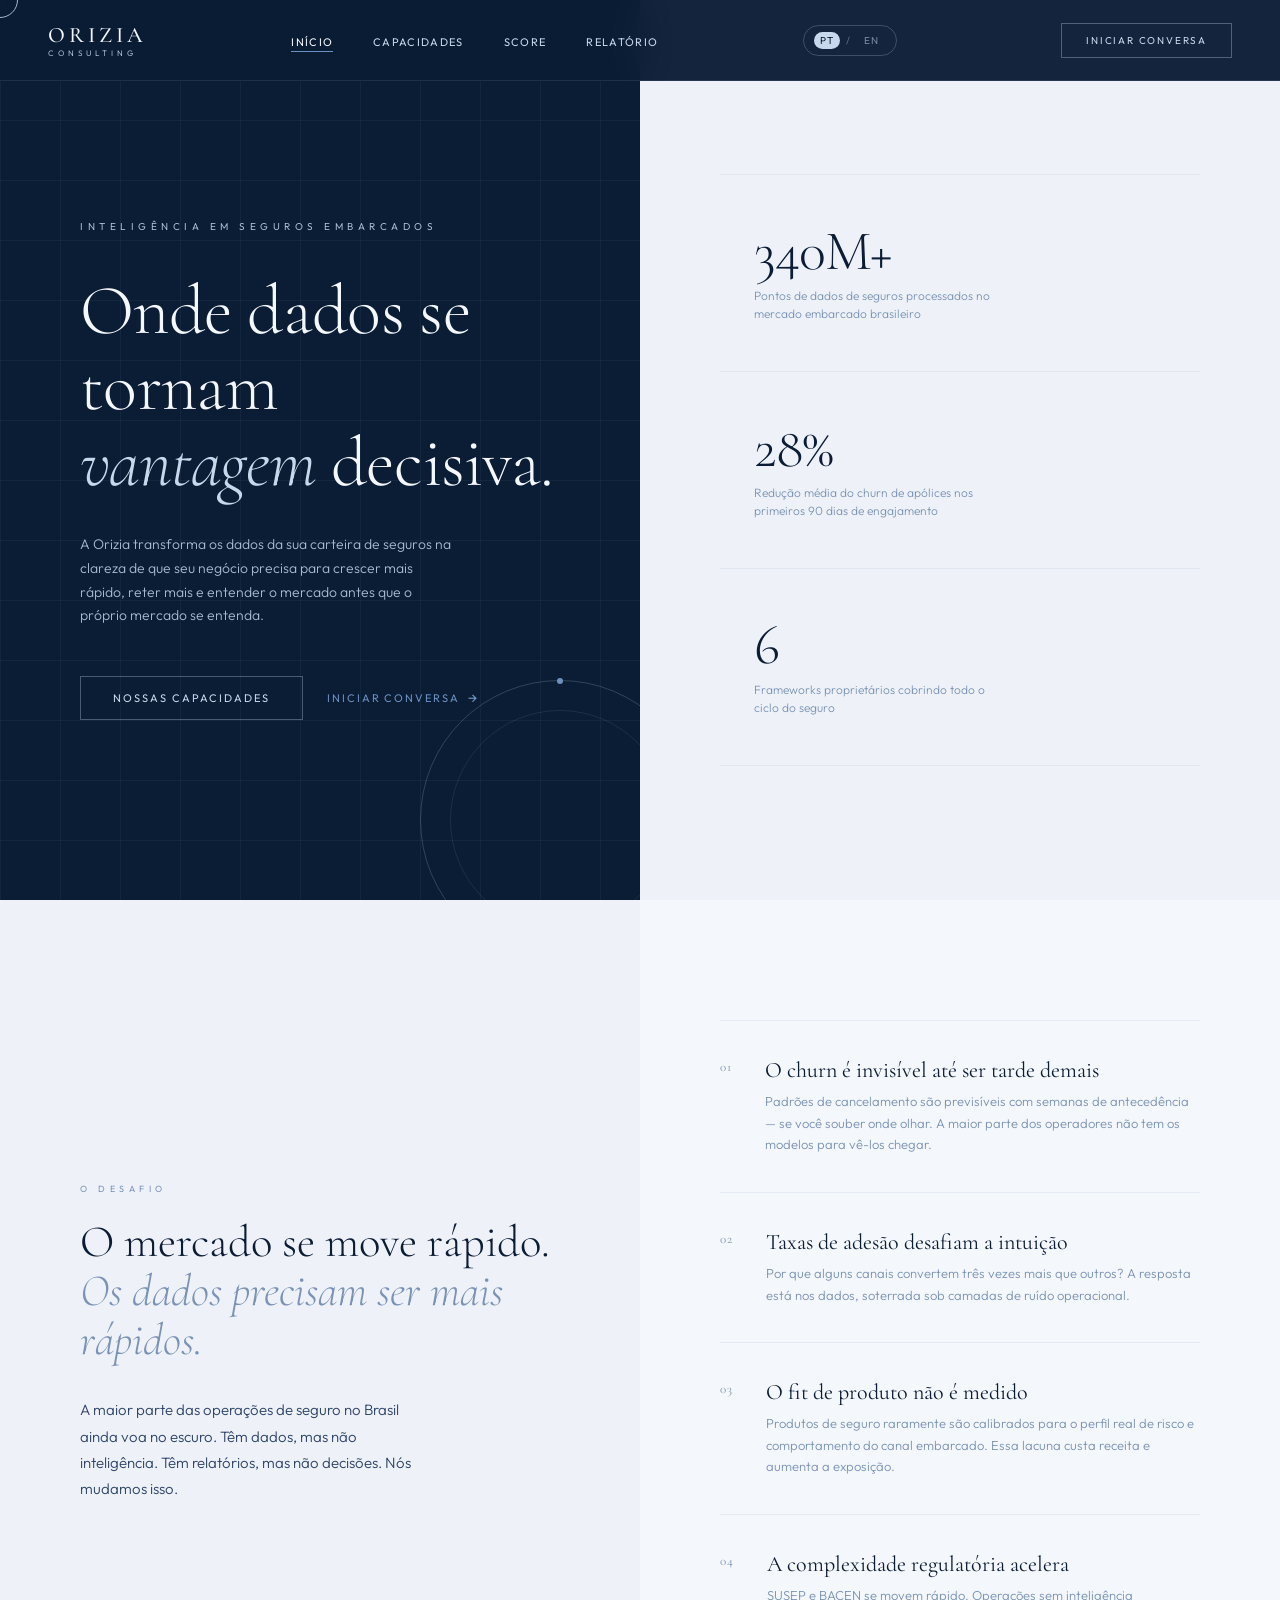
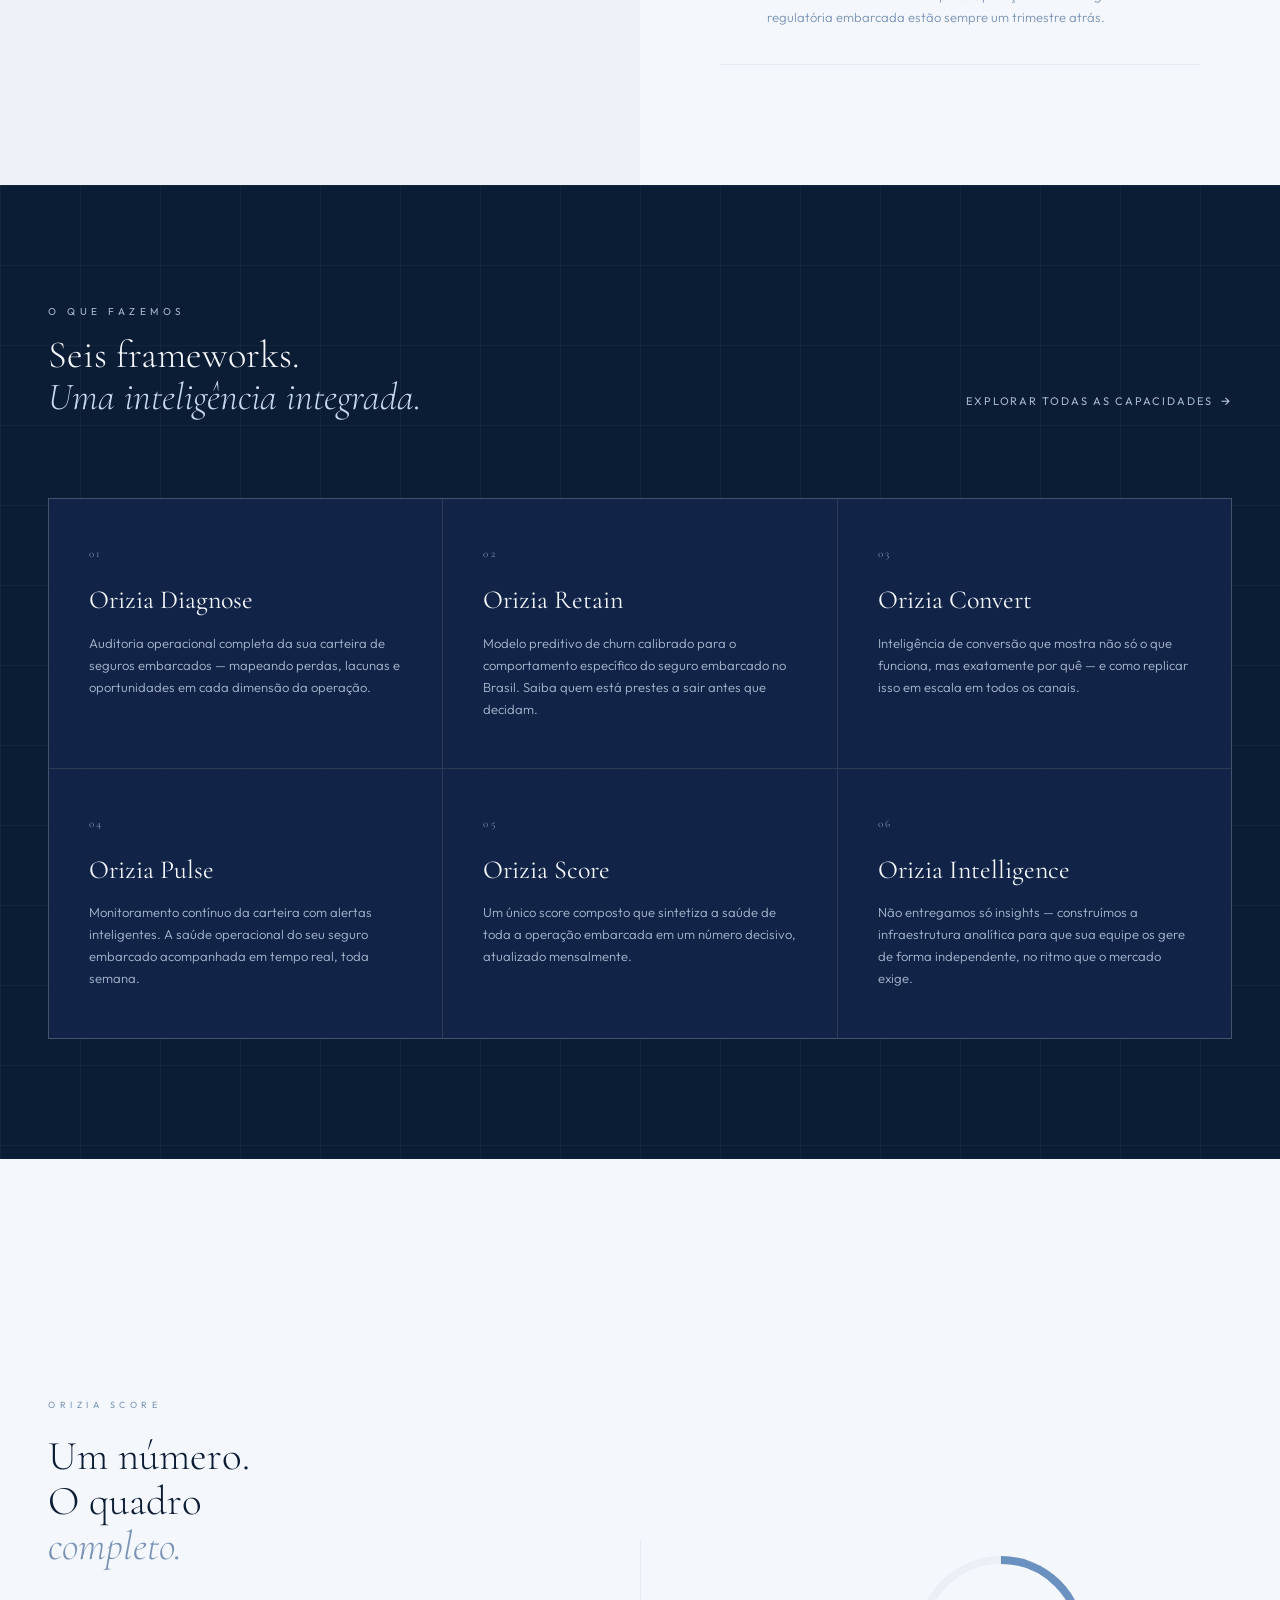
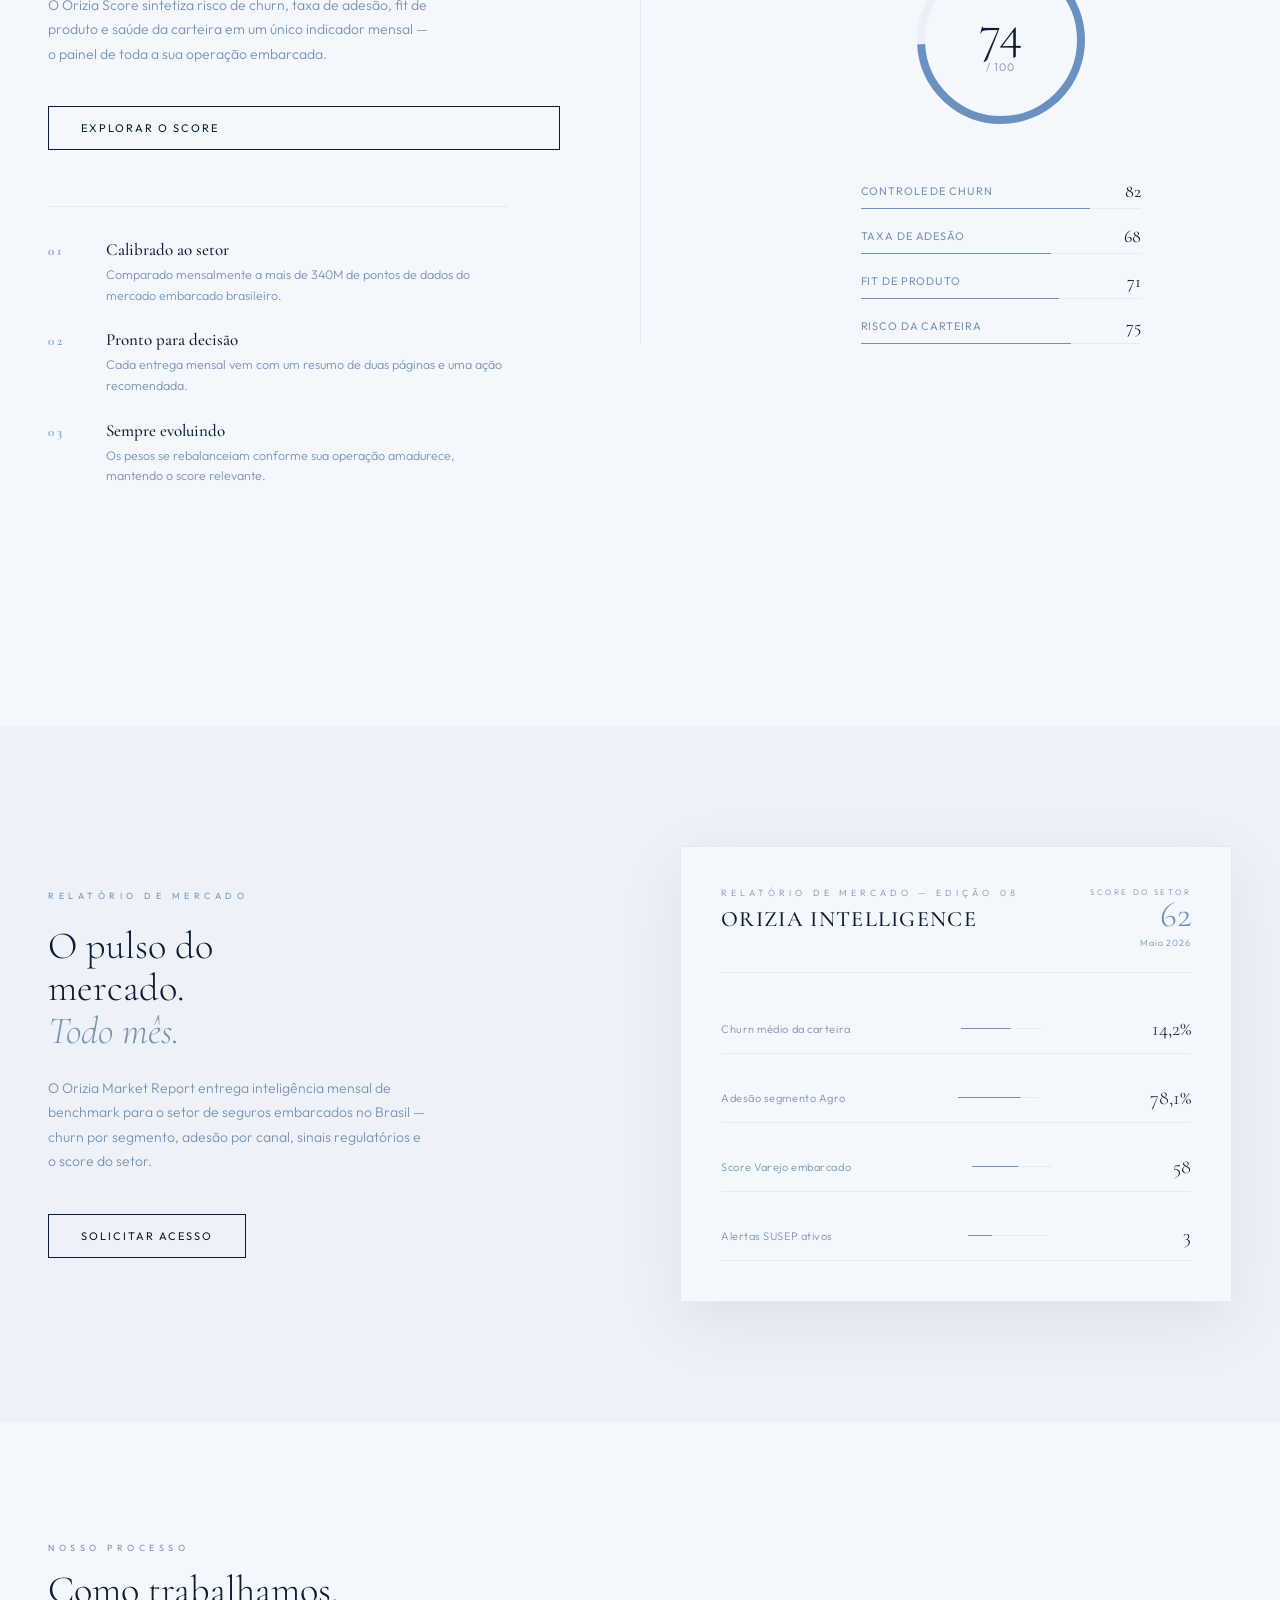
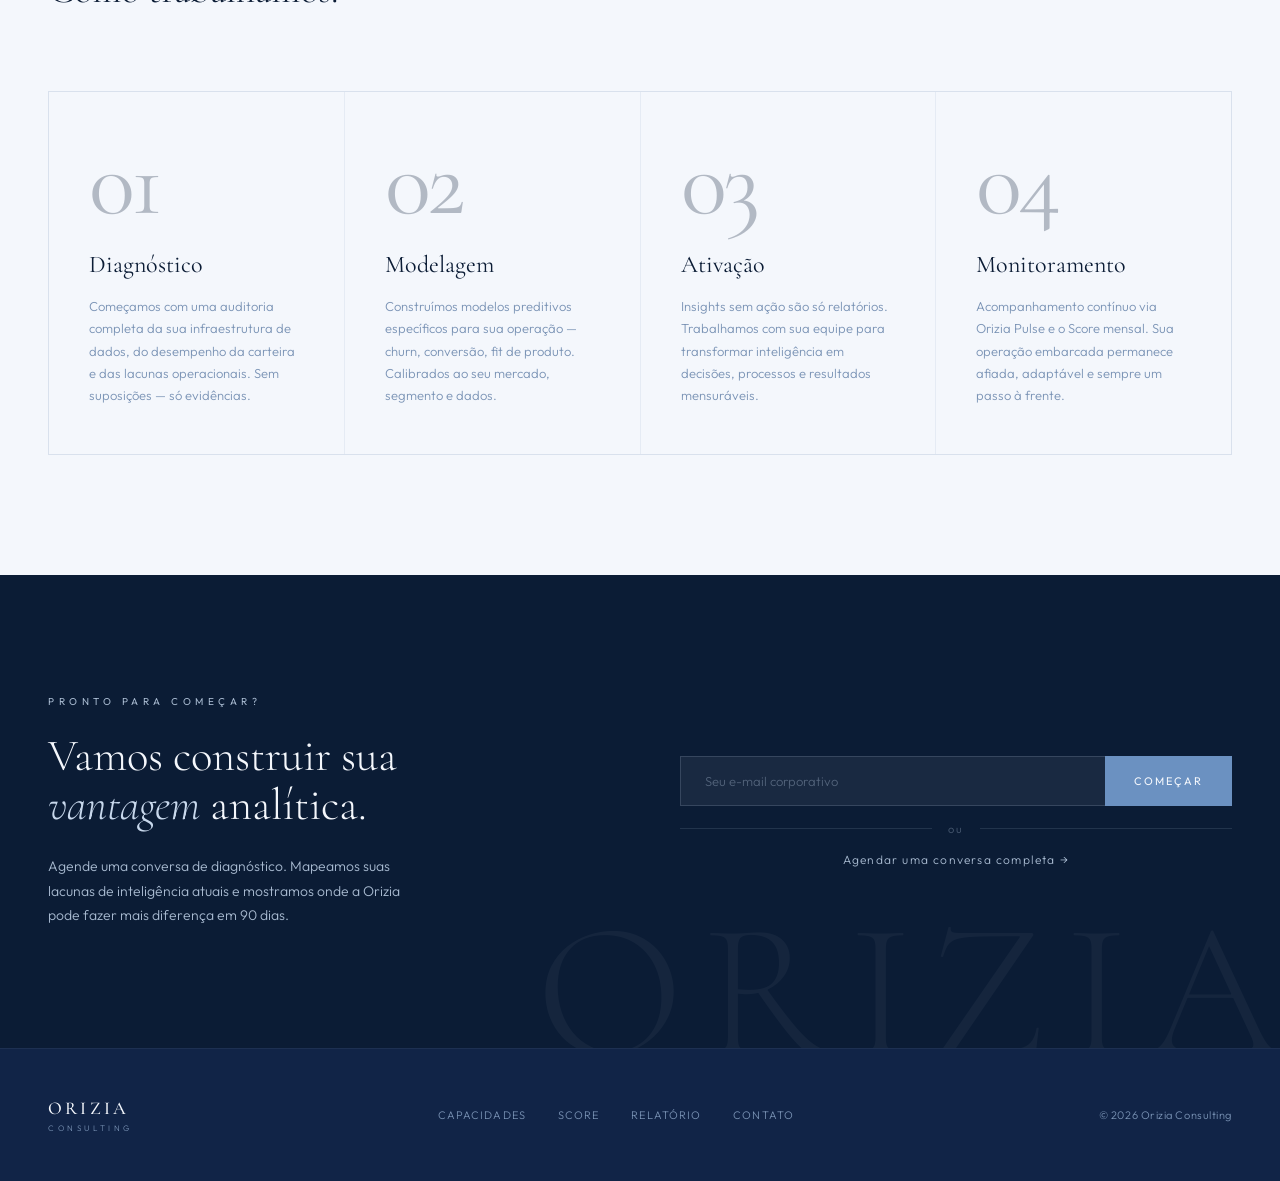
==== index.html @ e95c4259 "feat: initial release — Orizia Consulting website" ====
<!DOCTYPE html>
<html lang="pt-BR">
<head>
  <meta charset="UTF-8">
  <meta name="viewport" content="width=device-width, initial-scale=1.0">
  <title data-en="Orizia Consulting — Embedded Insurance Intelligence">Orizia Consulting — Inteligência em Seguros Embarcados</title>
  <meta name="description" content="Inteligência analítica estratégica para o mercado brasileiro de seguros embarcados.">
  <style>
    :root{--navy:#0B1C35;--cream:#EEF2F8;--white:#F4F7FC;--silver:#A8BAD0;--accent:#6B91C1;--text-dark:#0B1C35}
    *,*::before,*::after{box-sizing:border-box;margin:0;padding:0}
    html{cursor:none}
    body{font-family:'Outfit',sans-serif;background:var(--navy);overflow:hidden}
    body.loaded{background:var(--white);overflow:visible}
    .loader{position:fixed;inset:0;background:var(--navy);z-index:10000;display:flex;align-items:center;justify-content:center;transition:opacity 0.6s ease,visibility 0.6s ease}
    .loader.hidden{opacity:0;visibility:hidden;pointer-events:none}
    .loader__logo{font-family:'Cormorant Garamond',serif;font-size:36px;font-weight:300;letter-spacing:0.2em;color:var(--white);opacity:0;animation:loader-in 0.6s ease 0.3s forwards}
    @keyframes loader-in{to{opacity:1}}
    .hero__left{background:var(--navy);min-height:100vh;display:flex;align-items:center}
  </style>
  <link rel="preconnect" href="https://fonts.googleapis.com">
  <link rel="preconnect" href="https://fonts.gstatic.com" crossorigin>
  <link rel="stylesheet" href="https://fonts.googleapis.com/css2?family=Cormorant+Garamond:ital,wght@0,300;0,400;0,500;0,600;1,300;1,400;1,500;1,600&family=Outfit:wght@200;300;400;500&display=swap">
  <link rel="stylesheet" href="css/main.css">
  <link rel="stylesheet" href="css/nav.css">
  <link rel="stylesheet" href="css/animations.css">
  <link rel="stylesheet" href="css/pages/home.css">
</head>
<body>

  <div class="loader" id="loader">
    <span class="loader__logo">ORIZIA</span>
  </div>

  <div class="page-transition-overlay"></div>
  <div class="cursor-dot"></div>
  <div class="cursor-ring"></div>

  <!-- NAV -->
  <nav class="nav nav--dark" role="navigation" aria-label="Navegação principal">
    <div class="nav__inner">
      <a href="index.html" class="nav__logo" aria-label="Orizia — Início">
        <span class="nav__logo-name">ORIZIA</span>
        <span class="nav__logo-sub" data-en="Consulting">Consulting</span>
      </a>
      <ul class="nav__links">
        <li><a href="index.html" class="nav__link active" data-en="Home">Início</a></li>
        <li><a href="pages/capabilities.html" class="nav__link" data-en="Capabilities">Capacidades</a></li>
        <li><a href="pages/score.html" class="nav__link" data-en="Score">Score</a></li>
        <li><a href="pages/report.html" class="nav__link" data-en="Report">Relatório</a></li>
      </ul>
      <button class="nav__lang" data-lang-toggle type="button" aria-label="Trocar idioma">
        <span class="nav__lang-opt active" data-lang-pt>PT</span>
        <span class="nav__lang-sep">/</span>
        <span class="nav__lang-opt" data-lang-en>EN</span>
      </button>
      <a href="pages/contact.html" class="nav__cta" data-en="Start a conversation">Iniciar conversa</a>
      <button class="nav__hamburger" aria-label="Abrir menu">
        <span class="nav__hamburger-line"></span>
        <span class="nav__hamburger-line"></span>
        <span class="nav__hamburger-line"></span>
      </button>
    </div>
  </nav>

  <div class="nav__mobile-overlay" role="dialog" aria-modal="true" aria-label="Navegação mobile">
    <ul class="nav__mobile-links">
      <li><a href="index.html" class="nav__mobile-link" data-en="Home">Início</a></li>
      <li><a href="pages/capabilities.html" class="nav__mobile-link" data-en="Capabilities">Capacidades</a></li>
      <li><a href="pages/score.html" class="nav__mobile-link" data-en="Score">Score</a></li>
      <li><a href="pages/report.html" class="nav__mobile-link" data-en="Report">Relatório</a></li>
    </ul>
    <a href="pages/contact.html" class="nav__mobile-cta" data-en="Start a conversation">Iniciar conversa</a>
    <div class="nav__mobile-bottom">
      <span class="nav__mobile-bottom-label" data-en="Contact">Contato</span>
      <a href="mailto:contato@orizia.com.br" class="nav__mobile-bottom-email">contato@orizia.com.br</a>
    </div>
  </div>

  <!-- HERO -->
  <section class="hero" aria-labelledby="hero-title">
    <div class="hero__left">
      <div class="hero__left-bg" aria-hidden="true"></div>
      <div class="hero__left-content" style="position:relative;z-index:1;max-width:560px;">
        <p class="eyebrow hero__eyebrow" data-en="Embedded Insurance Intelligence">Inteligência em Seguros Embarcados</p>
        <h1 class="hero__title" id="hero-title" data-en-html="Where data becomes<br><em>decisive</em> advantage.">
          Onde dados se tornam<br>
          <em>vantagem</em> decisiva.
        </h1>
        <p class="hero__subtitle" data-en="Orizia turns your insurance portfolio data into the clarity your business needs to grow faster, retain more, and understand your market before the market understands itself.">
          A Orizia transforma os dados da sua carteira de seguros na clareza de que seu negócio precisa para crescer mais rápido, reter mais e entender o mercado antes que o próprio mercado se entenda.
        </p>
        <div class="hero__actions">
          <a href="pages/capabilities.html" class="btn btn--silver" data-en="Our capabilities">Nossas capacidades</a>
          <a href="pages/contact.html" class="btn-arrow" data-en="Start a conversation">Iniciar conversa</a>
        </div>
      </div>
      <div class="hero__decoration" aria-hidden="true">
        <div class="hero__decoration-ring"></div>
        <div class="hero__decoration-ring-2"></div>
      </div>
    </div>

    <div class="hero__right">
      <div class="hero__stats">
        <div class="hero__stat reveal reveal-delay-1">
          <div class="hero__stat-bar" aria-hidden="true"></div>
          <div class="hero__stat-content">
            <span class="hero__stat-number">
              <span data-count="340" data-suffix="M+">340M+</span>
            </span>
            <p class="hero__stat-label" data-en="Insurance data points processed across the Brazilian embedded market">Pontos de dados de seguros processados no mercado embarcado brasileiro</p>
          </div>
        </div>
        <div class="hero__stat reveal reveal-delay-2">
          <div class="hero__stat-bar" aria-hidden="true"></div>
          <div class="hero__stat-content">
            <span class="hero__stat-number">28%</span>
            <p class="hero__stat-label" data-en="Average reduction in policy churn within the first 90 days of engagement">Redução média do churn de apólices nos primeiros 90 dias de engajamento</p>
          </div>
        </div>
        <div class="hero__stat reveal reveal-delay-3">
          <div class="hero__stat-bar" aria-hidden="true"></div>
          <div class="hero__stat-content">
            <span class="hero__stat-number">6</span>
            <p class="hero__stat-label" data-en="Proprietary intelligence frameworks covering the full insurance lifecycle">Frameworks proprietários cobrindo todo o ciclo do seguro</p>
          </div>
        </div>
      </div>
    </div>
  </section>

  <!-- THE PROBLEM -->
  <section class="problem" aria-labelledby="problem-title">
    <div class="problem__left">
      <p class="section-label problem__label reveal-left" data-en="The challenge">O desafio</p>
      <h2 class="problem__title reveal-left reveal-delay-1" id="problem-title" data-en-html="The market moves fast.<br><em>Data should move faster.</em>">
        O mercado se move rápido.<br>
        <em>Os dados precisam ser mais rápidos.</em>
      </h2>
      <p class="problem__intro reveal-left reveal-delay-2" data-en="Most insurance operations in Brazil are still flying blind. They have data, but not intelligence. They have reports, but not decisions. We change that.">
        A maior parte das operações de seguro no Brasil ainda voa no escuro. Têm dados, mas não inteligência. Têm relatórios, mas não decisões. Nós mudamos isso.
      </p>
    </div>
    <div class="problem__right">
      <div class="problem__item reveal-right reveal-delay-1">
        <span class="problem__item-number">01</span>
        <div class="problem__item-content">
          <h3 class="problem__item-title" data-en="Churn is invisible until it's too late">O churn é invisível até ser tarde demais</h3>
          <p class="problem__item-desc" data-en="Cancellation patterns are predictable weeks in advance — if you know where to look. Most operators don't have the models to see them coming.">Padrões de cancelamento são previsíveis com semanas de antecedência — se você souber onde olhar. A maior parte dos operadores não tem os modelos para vê-los chegar.</p>
        </div>
      </div>
      <div class="problem__item reveal-right reveal-delay-2">
        <span class="problem__item-number">02</span>
        <div class="problem__item-content">
          <h3 class="problem__item-title" data-en="Adhesion rates defy intuition">Taxas de adesão desafiam a intuição</h3>
          <p class="problem__item-desc" data-en="Why do some channels convert at three times the rate of others? The answer is in the data, buried under layers of operational noise.">Por que alguns canais convertem três vezes mais que outros? A resposta está nos dados, soterrada sob camadas de ruído operacional.</p>
        </div>
      </div>
      <div class="problem__item reveal-right reveal-delay-3">
        <span class="problem__item-number">03</span>
        <div class="problem__item-content">
          <h3 class="problem__item-title" data-en="Product-market fit remains unmeasured">O fit de produto não é medido</h3>
          <p class="problem__item-desc" data-en="Insurance products are rarely calibrated to the real risk and behavior profile of the embedded channel. The gap costs revenue and increases exposure.">Produtos de seguro raramente são calibrados para o perfil real de risco e comportamento do canal embarcado. Essa lacuna custa receita e aumenta a exposição.</p>
        </div>
      </div>
      <div class="problem__item reveal-right reveal-delay-4">
        <span class="problem__item-number">04</span>
        <div class="problem__item-content">
          <h3 class="problem__item-title" data-en="Regulatory complexity accelerates">A complexidade regulatória acelera</h3>
          <p class="problem__item-desc" data-en="SUSEP and BACEN are moving quickly. Operations without embedded compliance intelligence are always one quarter behind.">SUSEP e BACEN se movem rápido. Operações sem inteligência regulatória embarcada estão sempre um trimestre atrás.</p>
        </div>
      </div>
    </div>
  </section>

  <!-- CAPABILITIES PREVIEW -->
  <section class="capabilities-preview" aria-labelledby="cap-title">
    <div class="capabilities-preview__bg" aria-hidden="true"></div>
    <div class="container">
      <div class="capabilities-preview__header">
        <div>
          <p class="eyebrow reveal" style="margin-bottom:16px;" data-en="What we do">O que fazemos</p>
          <h2 class="capabilities-preview__title reveal reveal-delay-1" id="cap-title" data-en-html="Six frameworks.<br><em>One integrated intelligence.</em>">
            Seis frameworks.<br><em>Uma inteligência integrada.</em>
          </h2>
        </div>
        <a href="pages/capabilities.html" class="btn-arrow reveal reveal-delay-2" style="color:var(--silver);margin-bottom:8px;" data-en="Explore all capabilities">
          Explorar todas as capacidades
        </a>
      </div>
      <div class="capabilities-grid">
        <div class="capability-card">
          <p class="capability-card__number">01</p>
          <h3 class="capability-card__title">Orizia Diagnose</h3>
          <p class="capability-card__desc" data-en="A complete operational audit of your embedded insurance portfolio — mapping losses, gaps, and opportunities across every dimension of your operation.">Auditoria operacional completa da sua carteira de seguros embarcados — mapeando perdas, lacunas e oportunidades em cada dimensão da operação.</p>
        </div>
        <div class="capability-card">
          <p class="capability-card__number">02</p>
          <h3 class="capability-card__title">Orizia Retain</h3>
          <p class="capability-card__desc" data-en="A predictive churn model calibrated to the specific rhythms of embedded insurance behavior in Brazil. Know who is about to leave before they decide to.">Modelo preditivo de churn calibrado para o comportamento específico do seguro embarcado no Brasil. Saiba quem está prestes a sair antes que decidam.</p>
        </div>
        <div class="capability-card">
          <p class="capability-card__number">03</p>
          <h3 class="capability-card__title">Orizia Convert</h3>
          <p class="capability-card__desc" data-en="Conversion intelligence that tells you not just what's working, but exactly why — and how to systematically replicate it at scale across every channel.">Inteligência de conversão que mostra não só o que funciona, mas exatamente por quê — e como replicar isso em escala em todos os canais.</p>
        </div>
        <div class="capability-card">
          <p class="capability-card__number">04</p>
          <h3 class="capability-card__title">Orizia Pulse</h3>
          <p class="capability-card__desc" data-en="Continuous portfolio monitoring with intelligent alerts. The operational health of your insurance embedded operation tracked in real time, every week.">Monitoramento contínuo da carteira com alertas inteligentes. A saúde operacional do seu seguro embarcado acompanhada em tempo real, toda semana.</p>
        </div>
        <div class="capability-card">
          <p class="capability-card__number">05</p>
          <h3 class="capability-card__title">Orizia Score</h3>
          <p class="capability-card__desc" data-en="A single composite score that synthesizes the health of your entire embedded operation into one decisive number, updated monthly.">Um único score composto que sintetiza a saúde de toda a operação embarcada em um número decisivo, atualizado mensalmente.</p>
        </div>
        <div class="capability-card">
          <p class="capability-card__number">06</p>
          <h3 class="capability-card__title">Orizia Intelligence</h3>
          <p class="capability-card__desc" data-en="We don't just deliver insights — we build the analytical infrastructure that lets your team generate them independently, at the pace your market demands.">Não entregamos só insights — construímos a infraestrutura analítica para que sua equipe os gere de forma independente, no ritmo que o mercado exige.</p>
        </div>
      </div>
    </div>
  </section>

  <!-- SCORE TEASER -->
  <section class="score-teaser" aria-labelledby="score-teaser-title">
    <div class="container" style="display:grid;grid-template-columns:1fr 1fr;align-items:center;gap:0;padding:0;">
      <div class="score-teaser__left" style="padding:120px 80px 120px 48px;">
        <p class="section-label score-teaser__label reveal-left">Orizia Score</p>
        <h2 class="score-teaser__title reveal-left reveal-delay-1" id="score-teaser-title" data-en-html="One number.<br>The complete<br><em>picture.</em>">
          Um número.<br>
          O quadro<br>
          <em>completo.</em>
        </h2>
        <p class="score-teaser__desc reveal-left reveal-delay-2" data-en="The Orizia Score synthesizes churn risk, adhesion rate, product-market fit and portfolio health into a single monthly indicator — your dashboard for the entire embedded operation.">
          O Orizia Score sintetiza risco de churn, taxa de adesão, fit de produto e saúde da carteira em um único indicador mensal — o painel de toda a sua operação embarcada.
        </p>
        <a href="pages/score.html" class="btn btn--navy reveal-left reveal-delay-3" data-en="Explore the Score">Explorar o Score</a>

        <!-- Filler content (item 2) -->
        <ul class="score-teaser__highlights reveal-left reveal-delay-4" aria-label="Destaques do Orizia Score">
          <li class="score-teaser__highlight">
            <span class="score-teaser__highlight-num">01</span>
            <div>
              <p class="score-teaser__highlight-title" data-en="Sector-calibrated">Calibrado ao setor</p>
              <p class="score-teaser__highlight-text" data-en="Benchmarked monthly against 340M+ data points from the Brazilian embedded market.">Comparado mensalmente a mais de 340M de pontos de dados do mercado embarcado brasileiro.</p>
            </div>
          </li>
          <li class="score-teaser__highlight">
            <span class="score-teaser__highlight-num">02</span>
            <div>
              <p class="score-teaser__highlight-title" data-en="Decision-ready">Pronto para decisão</p>
              <p class="score-teaser__highlight-text" data-en="Each monthly delivery comes with a two-page brief and one recommended action.">Cada entrega mensal vem com um resumo de duas páginas e uma ação recomendada.</p>
            </div>
          </li>
          <li class="score-teaser__highlight">
            <span class="score-teaser__highlight-num">03</span>
            <div>
              <p class="score-teaser__highlight-title" data-en="Always evolving">Sempre evoluindo</p>
              <p class="score-teaser__highlight-text" data-en="Weights re-balance as your operation matures, keeping the score relevant over time.">Os pesos se rebalanceiam conforme sua operação amadurece, mantendo o score relevante.</p>
            </div>
          </li>
        </ul>
      </div>
      <div class="score-teaser__right">
        <div class="score-gauge-mini">
          <svg width="200" height="200" viewBox="0 0 200 200" aria-label="Orizia Score: 74 de 100">
            <circle cx="100" cy="100" r="80" fill="none" stroke="rgba(168,186,208,0.12)" stroke-width="8"/>
            <circle class="gauge-circle-mini" cx="100" cy="100" r="80" fill="none"
              stroke="#6B91C1" stroke-width="8" stroke-linecap="butt"
              stroke-dasharray="502.65" stroke-dashoffset="502.65"
              style="transition:stroke-dashoffset 1.6s cubic-bezier(0.4,0,0.2,1)"/>
          </svg>
          <div class="score-gauge-mini__label">
            <span class="score-gauge-mini__number">74</span>
            <span class="score-gauge-mini__of">/ 100</span>
          </div>
        </div>
        <div class="score-bars" style="max-width:280px;width:100%;">
          <div class="score-bar-item">
            <div class="score-bar-header">
              <span class="score-bar-name" data-en="Churn Control">Controle de Churn</span>
              <span class="score-bar-value">82</span>
            </div>
            <div class="score-bar-track">
              <div class="score-bar-fill" style="--target-width:82%"></div>
            </div>
          </div>
          <div class="score-bar-item">
            <div class="score-bar-header">
              <span class="score-bar-name" data-en="Adhesion Rate">Taxa de Adesão</span>
              <span class="score-bar-value">68</span>
            </div>
            <div class="score-bar-track">
              <div class="score-bar-fill" style="--target-width:68%"></div>
            </div>
          </div>
          <div class="score-bar-item">
            <div class="score-bar-header">
              <span class="score-bar-name" data-en="Product Fit">Fit de Produto</span>
              <span class="score-bar-value">71</span>
            </div>
            <div class="score-bar-track">
              <div class="score-bar-fill" style="--target-width:71%"></div>
            </div>
          </div>
          <div class="score-bar-item">
            <div class="score-bar-header">
              <span class="score-bar-name" data-en="Portfolio Risk">Risco da Carteira</span>
              <span class="score-bar-value">75</span>
            </div>
            <div class="score-bar-track">
              <div class="score-bar-fill" style="--target-width:75%"></div>
            </div>
          </div>
        </div>
      </div>
    </div>
  </section>

  <!-- REPORT TEASER -->
  <section class="report-teaser" aria-labelledby="report-teaser-title">
    <div class="container">
      <div class="report-teaser__inner">
        <div class="report-teaser__content reveal">
          <p class="section-label report-teaser__label" data-en="Market Report">Relatório de Mercado</p>
          <h2 class="report-teaser__title" id="report-teaser-title" data-en-html="The pulse of<br>the market.<br><em>Every month.</em>">
            O pulso do<br>
            mercado.<br>
            <em>Todo mês.</em>
          </h2>
          <p class="report-teaser__desc" data-en="The Orizia Market Report delivers monthly benchmark intelligence for the embedded insurance sector in Brazil — churn by segment, adhesion by channel, regulatory signals, and the sector score.">
            O Orizia Market Report entrega inteligência mensal de benchmark para o setor de seguros embarcados no Brasil — churn por segmento, adesão por canal, sinais regulatórios e o score do setor.
          </p>
          <a href="pages/report.html" class="btn btn--navy" data-en="Request access">Solicitar acesso</a>
        </div>
        <div class="report-mockup reveal reveal-delay-2">
          <div class="report-mockup__inner">
            <div class="report-mockup__header">
              <div class="report-mockup__title-block">
                <p class="report-mockup__edition" data-en="Market Report — Edition 08">Relatório de Mercado — Edição 08</p>
                <p class="report-mockup__name">ORIZIA INTELLIGENCE</p>
              </div>
              <div class="report-mockup__metric">
                <span class="report-mockup__metric-label" data-en="Sector Score">Score do Setor</span>
                <span class="report-mockup__metric-value">62</span>
                <p class="report-mockup__date" style="font-size:9px;margin-top:4px;" data-en="May 2026">Maio 2026</p>
              </div>
            </div>
            <div class="report-mockup__body">
              <div class="report-mockup__row">
                <span class="report-mockup__row-label" data-en="Average portfolio churn">Churn médio da carteira</span>
                <div class="report-mockup__row-bar">
                  <div class="report-mockup__row-bar-fill" style="transform:scaleX(0.62)"></div>
                </div>
                <span class="report-mockup__row-value">14,2%</span>
              </div>
              <div class="report-mockup__row">
                <span class="report-mockup__row-label" data-en="Agro segment adhesion">Adesão segmento Agro</span>
                <div class="report-mockup__row-bar">
                  <div class="report-mockup__row-bar-fill" style="transform:scaleX(0.78)"></div>
                </div>
                <span class="report-mockup__row-value">78,1%</span>
              </div>
              <div class="report-mockup__row">
                <span class="report-mockup__row-label" data-en="Retail embedded score">Score Varejo embarcado</span>
                <div class="report-mockup__row-bar">
                  <div class="report-mockup__row-bar-fill" style="transform:scaleX(0.58)"></div>
                </div>
                <span class="report-mockup__row-value">58</span>
              </div>
              <div class="report-mockup__row">
                <span class="report-mockup__row-label" data-en="SUSEP alerts active">Alertas SUSEP ativos</span>
                <div class="report-mockup__row-bar">
                  <div class="report-mockup__row-bar-fill" style="transform:scaleX(0.3)"></div>
                </div>
                <span class="report-mockup__row-value">3</span>
              </div>
            </div>
          </div>
        </div>
      </div>
    </div>
  </section>

  <!-- HOW WE WORK -->
  <section class="how-we-work" aria-labelledby="how-title">
    <div class="container">
      <div class="how-we-work__header reveal">
        <p class="section-label" data-en="Our process">Nosso processo</p>
        <h2 class="how-we-work__title" id="how-title" data-en="How we work.">Como trabalhamos.</h2>
      </div>
      <div class="how-we-work__steps">
        <div class="step reveal reveal-delay-1">
          <div class="step__number" aria-hidden="true">01</div>
          <h3 class="step__title" data-en="Diagnose">Diagnóstico</h3>
          <p class="step__desc" data-en="We begin with a complete audit of your data infrastructure, portfolio performance, and operational gaps. No assumptions — only evidence.">Começamos com uma auditoria completa da sua infraestrutura de dados, do desempenho da carteira e das lacunas operacionais. Sem suposições — só evidências.</p>
        </div>
        <div class="step reveal reveal-delay-2">
          <div class="step__number" aria-hidden="true">02</div>
          <h3 class="step__title" data-en="Model">Modelagem</h3>
          <p class="step__desc" data-en="We build predictive models specific to your operation — churn, conversion, product fit. Calibrated to your market, your segment, your data.">Construímos modelos preditivos específicos para sua operação — churn, conversão, fit de produto. Calibrados ao seu mercado, segmento e dados.</p>
        </div>
        <div class="step reveal reveal-delay-3">
          <div class="step__number" aria-hidden="true">03</div>
          <h3 class="step__title" data-en="Activate">Ativação</h3>
          <p class="step__desc" data-en="Insights without action are just reports. We work alongside your team to translate intelligence into decisions, processes, and measurable outcomes.">Insights sem ação são só relatórios. Trabalhamos com sua equipe para transformar inteligência em decisões, processos e resultados mensuráveis.</p>
        </div>
        <div class="step reveal reveal-delay-4">
          <div class="step__number" aria-hidden="true">04</div>
          <h3 class="step__title" data-en="Monitor">Monitoramento</h3>
          <p class="step__desc" data-en="Continuous tracking through Orizia Pulse and the monthly Score. Your embedded operation stays sharp, adaptive, and always one step ahead.">Acompanhamento contínuo via Orizia Pulse e o Score mensal. Sua operação embarcada permanece afiada, adaptável e sempre um passo à frente.</p>
        </div>
      </div>
    </div>
  </section>

  <!-- CTA FINAL -->
  <section class="cta-final" aria-labelledby="cta-title">
    <div class="cta-final__watermark" aria-hidden="true">ORIZIA</div>
    <div class="container">
      <div class="cta-final__inner">
        <div class="cta-final__content reveal">
          <p class="eyebrow cta-final__label" data-en="Ready to start?">Pronto para começar?</p>
          <h2 class="cta-final__title" id="cta-title" data-en-html="Let's build your<br>analytical <em>edge.</em>">
            Vamos construir sua<br>
            <em>vantagem</em> analítica.
          </h2>
          <p class="cta-final__desc" data-en="Schedule a diagnostic call. We'll map your current intelligence gaps and show exactly where Orizia can make the most difference in 90 days.">
            Agende uma conversa de diagnóstico. Mapeamos suas lacunas de inteligência atuais e mostramos onde a Orizia pode fazer mais diferença em 90 dias.
          </p>
        </div>
        <div class="cta-final__form reveal reveal-delay-2">
          <form action="pages/contact.html" method="get">
            <div class="cta-final__input-row">
              <input type="email" class="cta-final__input"
                placeholder="Seu e-mail corporativo"
                data-en-attr='{"placeholder":"Your corporate email"}'
                aria-label="E-mail corporativo">
              <button type="submit" class="cta-final__submit" data-en="Get started">Começar</button>
            </div>
          </form>
          <div class="cta-final__or" data-en="or">ou</div>
          <a href="pages/contact.html" class="cta-final__link" data-en="Book a full conversation →">Agendar uma conversa completa →</a>
        </div>
      </div>
    </div>
  </section>

  <!-- FOOTER -->
  <footer style="background:var(--navy-mid);padding:48px 0;border-top:1px solid rgba(168,186,208,0.08);">
    <div class="container" style="display:flex;justify-content:space-between;align-items:center;flex-wrap:wrap;gap:24px;">
      <div style="display:flex;flex-direction:column;gap:4px;">
        <span style="font-family:'Cormorant Garamond',serif;font-size:18px;font-weight:500;letter-spacing:0.18em;color:var(--white);">ORIZIA</span>
        <span style="font-size:8px;letter-spacing:0.45em;text-transform:uppercase;color:var(--text-muted);" data-en="Consulting">Consulting</span>
      </div>
      <nav style="display:flex;gap:32px;" aria-label="Navegação do rodapé">
        <a href="pages/capabilities.html" style="font-size:11px;letter-spacing:0.1em;color:var(--text-muted);text-transform:uppercase;transition:color 0.3s ease;" data-en="Capabilities">Capacidades</a>
        <a href="pages/score.html" style="font-size:11px;letter-spacing:0.1em;color:var(--text-muted);text-transform:uppercase;transition:color 0.3s ease;" data-en="Score">Score</a>
        <a href="pages/report.html" style="font-size:11px;letter-spacing:0.1em;color:var(--text-muted);text-transform:uppercase;transition:color 0.3s ease;" data-en="Report">Relatório</a>
        <a href="pages/contact.html" style="font-size:11px;letter-spacing:0.1em;color:var(--text-muted);text-transform:uppercase;transition:color 0.3s ease;" data-en="Contact">Contato</a>
      </nav>
      <p style="font-size:11px;color:var(--text-muted);letter-spacing:0.05em;">© 2026 Orizia Consulting</p>
    </div>
  </footer>

  <script defer src="js/i18n.js"></script>
  <script defer src="js/main.js"></script>
  <script defer src="js/animations.js"></script>
  <script>
    window.addEventListener('load', () => {
      setTimeout(() => {
        const loader = document.getElementById('loader');
        if (loader) loader.classList.add('hidden');
        document.body.classList.add('loaded');
      }, 900);
    });
  </script>
</body>
</html>
---- css/main.css ----
@import url('https://fonts.googleapis.com/css2?family=Cormorant+Garamond:ital,wght@0,300;0,400;0,500;0,600;1,300;1,400;1,500;1,600&family=Outfit:wght@200;300;400;500&display=swap');

*, *::before, *::after {
  box-sizing: border-box;
  margin: 0;
  padding: 0;
}

:root {
  --navy: #0B1C35;
  --navy-mid: #112447;
  --navy-light: #1A3260;
  --silver: #A8BAD0;
  --silver-light: #C8D8EC;
  --silver-bright: #E2EBF5;
  --white: #F4F7FC;
  --cream: #EEF2F8;
  --accent: #6B91C1;
  --text-dark: #0B1C35;
  --text-mid: #2C4268;
  --text-muted: #7A93B5;
  --line: rgba(168,186,208,0.2);
  --ease: cubic-bezier(0.4, 0, 0.2, 1);
  --ease-out: cubic-bezier(0, 0, 0.2, 1);
}

html {
  font-size: 16px;
  scroll-behavior: smooth;
  -webkit-font-smoothing: antialiased;
  -moz-osx-font-smoothing: grayscale;
  cursor: none;
}

body {
  font-family: 'Outfit', sans-serif;
  font-weight: 300;
  color: var(--text-dark);
  background: var(--white);
  overflow-x: hidden;
}

body.no-scroll {
  overflow: hidden;
}

/* Dark-themed pages (contact, score, etc.) */
body.page-dark {
  background: var(--navy);
  color: var(--white);
}
body.page-dark::selection,
body.page-dark *::selection {
  background: var(--accent);
  color: var(--white);
}

h1, h2, h3, h4, h5, h6 {
  font-family: 'Cormorant Garamond', serif;
  font-weight: 300;
  line-height: 1.1;
}

a {
  color: inherit;
  text-decoration: none;
  cursor: none;
}

img, svg {
  display: block;
  max-width: 100%;
}

button, input, textarea, select {
  font-family: 'Outfit', sans-serif;
  cursor: none;
}

.container {
  width: 100%;
  max-width: 1320px;
  margin: 0 auto;
  padding: 0 48px;
}

.eyebrow {
  font-family: 'Outfit', sans-serif;
  font-size: 10px;
  font-weight: 400;
  letter-spacing: 0.45em;
  text-transform: uppercase;
  color: var(--silver);
}

.eyebrow--dark {
  color: var(--text-muted);
}

.section-label {
  font-family: 'Outfit', sans-serif;
  font-size: 9px;
  font-weight: 400;
  letter-spacing: 0.5em;
  text-transform: uppercase;
  color: var(--text-muted);
}

.cormorant { font-family: 'Cormorant Garamond', serif; }
.outfit { font-family: 'Outfit', sans-serif; }

.btn {
  display: inline-flex;
  align-items: center;
  gap: 10px;
  padding: 14px 32px;
  font-family: 'Outfit', sans-serif;
  font-size: 11px;
  font-weight: 400;
  letter-spacing: 0.18em;
  text-transform: uppercase;
  border: 1px solid currentColor;
  transition: all 0.3s var(--ease);
  position: relative;
  overflow: hidden;
}

.btn::after {
  content: '';
  position: absolute;
  inset: 0;
  background: currentColor;
  transform: scaleX(0);
  transform-origin: left;
  transition: transform 0.3s var(--ease);
  z-index: -1;
}

.btn:hover {
  transform: translateY(-1px);
}

.btn:active {
  transform: translateY(0);
}

.btn--navy {
  color: var(--navy);
  border-color: var(--navy);
}

.btn--navy:hover {
  color: var(--white);
  background: var(--navy);
}

.btn--silver {
  color: var(--silver-light);
  border-color: rgba(168,186,208,0.4);
}

.btn--silver:hover {
  color: var(--navy);
  background: var(--silver-light);
  border-color: var(--silver-light);
}

.btn--ghost {
  color: var(--white);
  border-color: rgba(255,255,255,0.3);
}

.btn--ghost:hover {
  color: var(--navy);
  background: var(--white);
  border-color: var(--white);
}

.btn-arrow {
  display: inline-flex;
  align-items: center;
  gap: 8px;
  font-family: 'Outfit', sans-serif;
  font-size: 11px;
  font-weight: 400;
  letter-spacing: 0.18em;
  text-transform: uppercase;
  color: var(--accent);
  transition: gap 0.3s var(--ease);
}

.btn-arrow:hover {
  gap: 14px;
}

.btn-arrow::after {
  content: '→';
  font-size: 14px;
}

.separator {
  width: 100%;
  height: 1px;
  background: var(--line);
}

.text-accent { color: var(--accent); }
.text-muted { color: var(--text-muted); }
.text-silver { color: var(--silver); }
.text-silver-light { color: var(--silver-light); }

.italic { font-style: italic; }

section {
  position: relative;
}

@media (max-width: 1024px) {
  .container {
    padding: 0 32px;
  }
}

@media (max-width: 768px) {
  .container {
    padding: 0 24px;
  }
  /* Prevent horizontal scroll on small phones */
  html, body {
    max-width: 100%;
    overflow-x: hidden;
  }
  /* Tame oversize hero typography globally */
  h1 {
    word-break: break-word;
    hyphens: auto;
  }
  /* Buttons full-width on very small screens for tap comfort */
  .btn {
    width: auto;
    max-width: 100%;
  }
  /* Tame inline flex footers */
  footer .container {
    flex-direction: column;
    align-items: flex-start !important;
    text-align: left;
    gap: 20px !important;
  }
  footer nav {
    flex-wrap: wrap;
    gap: 16px 20px !important;
  }
}

@media (max-width: 480px) {
  .container {
    padding: 0 20px;
  }
}
---- css/nav.css ----
.nav {
  position: fixed;
  top: 0;
  left: 0;
  right: 0;
  z-index: 900;
  background: rgba(244,247,252,0.95);
  backdrop-filter: blur(20px);
  -webkit-backdrop-filter: blur(20px);
  border-bottom: 1px solid var(--line);
  transition: background 0.3s var(--ease), border-color 0.3s var(--ease);
}

.nav.scrolled {
  background: rgba(244,247,252,0.98);
}

.nav.nav--dark {
  background: rgba(11,28,53,0.96);
  border-bottom-color: rgba(168,186,208,0.12);
}

.nav.nav--dark.scrolled {
  background: rgba(11,28,53,0.98);
  border-bottom-color: rgba(168,186,208,0.12);
}

.nav__inner {
  display: flex;
  align-items: center;
  justify-content: space-between;
  height: 80px;
  padding: 0 48px;
}

.nav__logo {
  display: flex;
  flex-direction: column;
  line-height: 1;
  gap: 3px;
  transition: opacity 0.3s var(--ease);
}

.nav__logo:hover {
  opacity: 0.7;
}

.nav__logo-name {
  font-family: 'Cormorant Garamond', serif;
  font-size: 22px;
  font-weight: 500;
  letter-spacing: 0.18em;
  color: var(--text-dark);
  line-height: 1;
}

.nav--dark .nav__logo-name {
  color: var(--white);
}

.nav__logo-sub {
  font-family: 'Outfit', sans-serif;
  font-size: 8px;
  font-weight: 400;
  letter-spacing: 0.5em;
  text-transform: uppercase;
  color: var(--text-muted);
}

.nav--dark .nav__logo-sub {
  color: var(--silver);
}

.nav__links {
  display: flex;
  align-items: center;
  gap: 40px;
  list-style: none;
}

.nav__link {
  font-family: 'Outfit', sans-serif;
  font-size: 11px;
  font-weight: 400;
  letter-spacing: 0.12em;
  text-transform: uppercase;
  color: var(--text-mid);
  position: relative;
  padding-bottom: 2px;
}

.nav--dark .nav__link {
  color: var(--silver-light);
}

.nav__link::after {
  content: '';
  position: absolute;
  bottom: -1px;
  left: 0;
  width: 0;
  height: 1px;
  background: var(--accent);
  transition: width 0.3s var(--ease);
}

.nav__link:hover::after,
.nav__link.active::after {
  width: 100%;
}

.nav__link.active {
  color: var(--text-dark);
}

.nav--dark .nav__link.active {
  color: var(--white);
}

.nav__cta {
  font-family: 'Outfit', sans-serif;
  font-size: 10px;
  font-weight: 400;
  letter-spacing: 0.18em;
  text-transform: uppercase;
  color: var(--navy);
  border: 1px solid var(--navy);
  padding: 10px 24px;
  transition: all 0.3s var(--ease);
}

.nav--dark .nav__cta {
  color: var(--silver-light);
  border-color: rgba(168,186,208,0.4);
}

.nav__cta:hover {
  background: var(--navy);
  color: var(--white);
}

.nav--dark .nav__cta:hover {
  background: var(--silver-light);
  color: var(--navy);
  border-color: var(--silver-light);
}

.nav__hamburger {
  display: none;
  flex-direction: column;
  gap: 5px;
  background: none;
  border: none;
  padding: 4px;
  width: 32px;
  cursor: pointer;
}

.nav__hamburger-line {
  width: 100%;
  height: 1px;
  background: var(--text-dark);
  transition: all 0.3s var(--ease);
  transform-origin: center;
}

.nav--dark .nav__hamburger-line {
  background: var(--silver-light);
}

.nav__hamburger.open .nav__hamburger-line:nth-child(1) {
  transform: translateY(6px) rotate(45deg);
  background: var(--white);
}

.nav__hamburger.open .nav__hamburger-line:nth-child(2) {
  opacity: 0;
  transform: scaleX(0);
}

.nav__hamburger.open .nav__hamburger-line:nth-child(3) {
  transform: translateY(-6px) rotate(-45deg);
  background: var(--white);
}

.nav__mobile-overlay {
  position: fixed;
  inset: 0;
  z-index: 800;
  background: var(--navy);
  display: flex;
  flex-direction: column;
  align-items: center;
  justify-content: center;
  opacity: 0;
  pointer-events: none;
  transition: opacity 0.4s var(--ease);
}

.nav__mobile-overlay.open {
  opacity: 1;
  pointer-events: all;
}

.nav__mobile-links {
  list-style: none;
  display: flex;
  flex-direction: column;
  align-items: center;
  gap: 8px;
}

.nav__mobile-link {
  font-family: 'Cormorant Garamond', serif;
  font-size: 52px;
  font-weight: 300;
  color: var(--silver-light);
  letter-spacing: 0.04em;
  transition: color 0.3s var(--ease);
  opacity: 0;
  transform: translateY(20px);
  transition: opacity 0.4s var(--ease), transform 0.4s var(--ease), color 0.3s var(--ease);
}

.nav__mobile-overlay.open .nav__mobile-link {
  opacity: 1;
  transform: translateY(0);
}

.nav__mobile-overlay.open .nav__mobile-link:nth-child(1) { transition-delay: 0.05s; }
.nav__mobile-overlay.open .nav__mobile-link:nth-child(2) { transition-delay: 0.1s; }
.nav__mobile-overlay.open .nav__mobile-link:nth-child(3) { transition-delay: 0.15s; }
.nav__mobile-overlay.open .nav__mobile-link:nth-child(4) { transition-delay: 0.2s; }
.nav__mobile-overlay.open .nav__mobile-link:nth-child(5) { transition-delay: 0.25s; }

.nav__mobile-link:hover {
  color: var(--white);
}

.nav__mobile-cta {
  margin-top: 48px;
  font-family: 'Outfit', sans-serif;
  font-size: 11px;
  letter-spacing: 0.2em;
  text-transform: uppercase;
  color: var(--silver);
  border: 1px solid rgba(168,186,208,0.3);
  padding: 14px 36px;
  opacity: 0;
  transform: translateY(20px);
  transition: opacity 0.4s var(--ease) 0.3s, transform 0.4s var(--ease) 0.3s, background 0.3s var(--ease), color 0.3s var(--ease);
}

.nav__mobile-overlay.open .nav__mobile-cta {
  opacity: 1;
  transform: translateY(0);
}

.nav__mobile-cta:hover {
  background: var(--silver-light);
  color: var(--navy);
  border-color: var(--silver-light);
}

.nav__mobile-bottom {
  position: absolute;
  bottom: 48px;
  display: flex;
  flex-direction: column;
  align-items: center;
  gap: 6px;
  opacity: 0;
  transition: opacity 0.4s var(--ease) 0.35s;
}

.nav__mobile-overlay.open .nav__mobile-bottom {
  opacity: 1;
}

.nav__mobile-bottom-label {
  font-size: 8px;
  letter-spacing: 0.4em;
  text-transform: uppercase;
  color: var(--text-muted);
}

.nav__mobile-bottom-email {
  font-family: 'Cormorant Garamond', serif;
  font-size: 14px;
  color: var(--silver);
  letter-spacing: 0.04em;
}

@media (max-width: 1024px) {
  .nav__inner {
    padding: 0 32px;
  }

  .nav__links {
    gap: 28px;
  }
}

@media (max-width: 768px) {
  .nav__inner {
    padding: 0 24px;
  }

  .nav__links,
  .nav__cta {
    display: none;
  }

  .nav__hamburger {
    display: flex;
  }

  .nav__lang {
    margin-right: 12px;
    padding: 5px 9px;
    font-size: 9px;
    letter-spacing: 0.12em;
    gap: 4px;
  }
}

/* ── Language toggle ──────────────────────────────────── */
.nav__lang {
  display: inline-flex;
  align-items: center;
  gap: 6px;
  margin-right: 20px;
  padding: 6px 10px;
  background: transparent;
  border: 1px solid rgba(11,28,53,0.18);
  border-radius: 999px;
  cursor: pointer;
  font-family: 'Outfit', sans-serif;
  font-size: 10px;
  letter-spacing: 0.14em;
  text-transform: uppercase;
  color: var(--text-mid);
  transition: border-color 0.25s var(--ease), background 0.25s var(--ease);
}

.nav--dark .nav__lang {
  border-color: rgba(168,186,208,0.28);
  color: var(--silver-light);
}

.nav__lang:hover {
  border-color: var(--accent);
}

.nav__lang-opt {
  padding: 2px 6px;
  border-radius: 999px;
  transition: color 0.25s var(--ease), background 0.25s var(--ease);
  opacity: 0.55;
}

.nav__lang-opt.active {
  background: var(--navy);
  color: var(--white);
  opacity: 1;
}

.nav--dark .nav__lang-opt.active {
  background: var(--silver-light);
  color: var(--navy);
}

.nav__lang-sep {
  opacity: 0.4;
}

@media (max-width: 768px) {
  .nav__lang {
    margin-right: 12px;
    padding: 5px 8px;
    font-size: 9px;
  }
}
---- css/animations.css ----
.reveal,
.reveal-left,
.reveal-right,
.reveal-up {
  opacity: 0;
  transition: opacity 0.8s var(--ease), transform 0.8s var(--ease);
}

.reveal {
  transform: translateY(32px);
}

.reveal-left {
  transform: translateX(-40px);
}

.reveal-right {
  transform: translateX(40px);
}

.reveal-up {
  transform: translateY(48px);
}

.reveal.visible,
.reveal-left.visible,
.reveal-right.visible,
.reveal-up.visible {
  opacity: 1;
  transform: translate(0);
}

.reveal-delay-1 { transition-delay: 0.1s; }
.reveal-delay-2 { transition-delay: 0.2s; }
.reveal-delay-3 { transition-delay: 0.3s; }
.reveal-delay-4 { transition-delay: 0.4s; }
.reveal-delay-5 { transition-delay: 0.5s; }
.reveal-delay-6 { transition-delay: 0.6s; }

/* ── Capability section entrance ────────────────────── */
.capability-section {
  opacity: 0;
  transform: translateY(28px);
  transition: opacity 0.75s var(--ease), transform 0.75s var(--ease);
}
.capability-section.visible {
  opacity: 1;
  transform: translateY(0);
}

/* ── Card grid entrance (capability-card, inside-card, sample-card, indicator, method-step) ── */
.capability-card,
.inside-card,
.sample-card,
.indicator,
.method-step {
  opacity: 0;
  transform: translateY(24px);
  transition: opacity 0.6s var(--ease), transform 0.6s var(--ease);
}
.capability-card.card-visible,
.inside-card.card-visible,
.sample-card.card-visible,
.indicator.card-visible,
.method-step.card-visible {
  opacity: 1;
  transform: translateY(0);
}

@keyframes rotate-slow {
  from { transform: rotate(0deg); }
  to   { transform: rotate(360deg); }
}

@keyframes rotate-reverse {
  from { transform: rotate(360deg); }
  to   { transform: rotate(0deg); }
}

@keyframes pulse-dot {
  0%, 100% { transform: scale(1); opacity: 1; }
  50%       { transform: scale(1.4); opacity: 0.6; }
}

@keyframes fade-in {
  from { opacity: 0; }
  to   { opacity: 1; }
}

@keyframes slide-up {
  from { opacity: 0; transform: translateY(20px); }
  to   { opacity: 1; transform: translateY(0); }
}

@keyframes draw-line {
  from { width: 0; }
  to   { width: 100%; }
}

@keyframes count-up {
  from { opacity: 0; transform: translateY(10px); }
  to   { opacity: 1; transform: translateY(0); }
}

@keyframes gauge-fill {
  from { stroke-dashoffset: 502; }
}

@keyframes bar-fill {
  from { width: 0; }
}

@keyframes line-draw {
  from { stroke-dashoffset: 1000; }
  to   { stroke-dashoffset: 0; }
}

@keyframes check-draw {
  from { stroke-dashoffset: 40; }
  to   { stroke-dashoffset: 0; }
}

@keyframes circle-scale {
  from { transform: scale(0); opacity: 0; }
  to   { transform: scale(1); opacity: 1; }
}

.page-transition-overlay {
  position: fixed;
  inset: 0;
  background: var(--navy);
  z-index: 9999;
  pointer-events: none;
  opacity: 0;
  transform: none;
  will-change: opacity;
}

.page-transition-overlay.exit {
  animation: overlay-exit 0.22s linear forwards;
}

.page-transition-overlay.enter {
  animation: overlay-enter 0.32s ease-out forwards;
}

@keyframes overlay-exit {
  from { opacity: 0; }
  to   { opacity: 1; }
}

@keyframes overlay-enter {
  from { opacity: 1; }
  to   { opacity: 0; }
}

.cursor-dot {
  position: fixed;
  width: 10px;
  height: 10px;
  background: var(--navy);
  border-radius: 50%;
  pointer-events: none;
  z-index: 10000;
  transform: translate(-50%, -50%);
  transition: width 0.25s var(--ease),
              height 0.25s var(--ease),
              background 0.25s var(--ease);
  will-change: transform;
}

.cursor-ring {
  position: fixed;
  width: 36px;
  height: 36px;
  border: 1px solid var(--silver);
  border-radius: 50%;
  pointer-events: none;
  z-index: 9999;
  transform: translate(-50%, -50%);
  transition: width 0.3s var(--ease),
              height 0.3s var(--ease),
              border-color 0.3s var(--ease),
              opacity 0.3s var(--ease);
  will-change: transform;
}

.cursor-dot.hovering {
  width: 18px;
  height: 18px;
  background: var(--accent);
}

.cursor-ring.hovering {
  width: 54px;
  height: 54px;
  border-color: var(--accent);
  opacity: 0.6;
}

@media (hover: none) {
  .cursor-dot,
  .cursor-ring {
    display: none;
  }

  html {
    cursor: auto;
  }

  a, button, [role="button"] {
    cursor: pointer;
  }
}
---- css/pages/home.css ----
.hero {
  display: grid;
  grid-template-columns: 1fr 1fr;
  min-height: 100vh;
}

.hero__left {
  background: var(--navy);
  display: flex;
  flex-direction: column;
  justify-content: center;
  padding: 120px 80px 80px 80px;
  position: relative;
  overflow: hidden;
}

.hero__left-bg {
  position: absolute;
  inset: 0;
  background-image:
    linear-gradient(var(--line) 1px, transparent 1px),
    linear-gradient(90deg, var(--line) 1px, transparent 1px);
  background-size: 60px 60px;
  opacity: 0.3;
  pointer-events: none;
}

.hero__eyebrow {
  margin-bottom: 40px;
  animation: slide-up 0.8s var(--ease) 0.2s both;
}

.hero__title {
  font-size: clamp(52px, 5.5vw, 82px);
  font-weight: 300;
  color: var(--white);
  line-height: 1.08;
  letter-spacing: -0.01em;
  margin-bottom: 32px;
  animation: slide-up 0.8s var(--ease) 0.35s both;
}

.hero__title em {
  font-style: italic;
  color: var(--silver-light);
}

.hero__subtitle {
  font-size: 14px;
  font-weight: 300;
  color: var(--silver);
  line-height: 1.7;
  max-width: 380px;
  margin-bottom: 48px;
  animation: slide-up 0.8s var(--ease) 0.5s both;
}

.hero__actions {
  display: flex;
  align-items: center;
  gap: 24px;
  animation: slide-up 0.8s var(--ease) 0.65s both;
}

.hero__decoration {
  position: absolute;
  bottom: -60px;
  right: -60px;
  width: 280px;
  height: 280px;
  animation: fade-in 1s var(--ease) 0.8s both;
}

.hero__decoration-ring {
  position: absolute;
  inset: 0;
  border-radius: 50%;
  border: 1px solid rgba(168,186,208,0.25);
  animation: rotate-slow 40s linear infinite;
}

.hero__decoration-ring::before {
  content: '';
  position: absolute;
  top: 0;
  left: 50%;
  width: 6px;
  height: 6px;
  background: var(--accent);
  border-radius: 50%;
  transform: translate(-50%, -50%);
  animation: pulse-dot 2s ease-in-out infinite;
}

.hero__decoration-ring-2 {
  position: absolute;
  inset: 30px;
  border-radius: 50%;
  border: 1px solid rgba(168,186,208,0.12);
  animation: rotate-reverse 60s linear infinite;
}

.hero__right {
  background: var(--cream);
  display: flex;
  flex-direction: column;
  justify-content: center;
  padding: 120px 80px 80px 80px;
  position: relative;
}

.hero__stats {
  display: flex;
  flex-direction: column;
  gap: 0;
}

.hero__stat {
  display: flex;
  align-items: stretch;
  gap: 32px;
  padding: 48px 0;
  border-bottom: 1px solid var(--line);
  position: relative;
}

.hero__stat:first-child {
  border-top: 1px solid var(--line);
}

.hero__stat-bar {
  width: 2px;
  background: var(--accent);
  flex-shrink: 0;
  transform: scaleY(0);
  transform-origin: bottom;
  transition: transform 0.5s var(--ease);
}

.hero__stat:hover .hero__stat-bar {
  transform: scaleY(1);
}

.hero__stat-content {
  display: flex;
  flex-direction: column;
  gap: 8px;
}

.hero__stat-number {
  font-family: 'Cormorant Garamond', serif;
  font-size: 56px;
  font-weight: 300;
  color: var(--text-dark);
  line-height: 1;
  letter-spacing: -0.02em;
}

.hero__stat-label {
  font-size: 12px;
  font-weight: 300;
  color: var(--text-muted);
  line-height: 1.5;
  max-width: 240px;
}

.problem {
  display: grid;
  grid-template-columns: 1fr 1fr;
  min-height: 600px;
}

.problem__left {
  background: var(--cream);
  padding: 120px 80px;
  display: flex;
  flex-direction: column;
  justify-content: center;
}

.problem__label {
  margin-bottom: 24px;
}

.problem__title {
  font-size: clamp(42px, 3.5vw, 58px);
  font-weight: 300;
  color: var(--text-dark);
  line-height: 1.1;
  margin-bottom: 32px;
}

.problem__title em {
  font-style: italic;
  color: var(--text-muted);
}

.problem__intro {
  font-size: 15px;
  font-weight: 300;
  color: var(--text-mid);
  line-height: 1.75;
  max-width: 340px;
}

.problem__right {
  background: var(--white);
  padding: 120px 80px;
  display: flex;
  flex-direction: column;
  justify-content: center;
  gap: 0;
}

.problem__item {
  display: flex;
  gap: 32px;
  padding: 36px 0;
  border-bottom: 1px solid var(--line);
}

.problem__item:first-child {
  border-top: 1px solid var(--line);
}

.problem__item-number {
  font-family: 'Cormorant Garamond', serif;
  font-size: 13px;
  font-weight: 400;
  color: var(--text-muted);
  letter-spacing: 0.1em;
  flex-shrink: 0;
  padding-top: 2px;
}

.problem__item-content {
  display: flex;
  flex-direction: column;
  gap: 8px;
}

.problem__item-title {
  font-family: 'Cormorant Garamond', serif;
  font-size: 22px;
  font-weight: 400;
  color: var(--text-dark);
  line-height: 1.2;
}

.problem__item-desc {
  font-size: 13px;
  font-weight: 300;
  color: var(--text-muted);
  line-height: 1.65;
}

.capabilities-preview {
  background: var(--navy);
  padding: 120px 0;
  position: relative;
  overflow: hidden;
}

.capabilities-preview__bg {
  position: absolute;
  inset: 0;
  background-image:
    linear-gradient(rgba(168,186,208,0.05) 1px, transparent 1px),
    linear-gradient(90deg, rgba(168,186,208,0.05) 1px, transparent 1px);
  background-size: 80px 80px;
  pointer-events: none;
}

.capabilities-preview__header {
  display: flex;
  align-items: flex-end;
  justify-content: space-between;
  margin-bottom: 80px;
}

.capabilities-preview__title {
  font-size: clamp(38px, 3vw, 52px);
  font-weight: 300;
  color: var(--white);
  line-height: 1.1;
}

.capabilities-preview__title em {
  font-style: italic;
  color: var(--silver-light);
}

.capabilities-grid {
  display: grid;
  grid-template-columns: repeat(3, 1fr);
  gap: 1px;
  background: var(--line);
  border: 1px solid var(--line);
}

.capability-card {
  background: var(--navy-mid);
  padding: 48px 40px;
  position: relative;
  overflow: hidden;
  transition: background 0.3s var(--ease), opacity 0.6s var(--ease), transform 0.6s var(--ease);
}

.capability-card::before {
  content: '';
  position: absolute;
  bottom: 0;
  left: 0;
  right: 0;
  height: 2px;
  background: var(--accent);
  transform: scaleX(0);
  transform-origin: left;
  transition: transform 0.4s var(--ease);
}

.capability-card:hover {
  background: var(--navy-light);
}

.capability-card:hover::before {
  transform: scaleX(1);
}

.capability-card__number {
  font-family: 'Cormorant Garamond', serif;
  font-size: 11px;
  font-weight: 400;
  letter-spacing: 0.2em;
  color: var(--text-muted);
  margin-bottom: 24px;
}

.capability-card__title {
  font-family: 'Cormorant Garamond', serif;
  font-size: 26px;
  font-weight: 400;
  color: var(--white);
  margin-bottom: 16px;
  line-height: 1.2;
}

.capability-card__desc {
  font-size: 13px;
  font-weight: 300;
  color: var(--silver);
  line-height: 1.7;
}

.score-teaser {
  padding: 120px 0;
  background: var(--white);
}

.score-teaser__left {
  display: flex;
  flex-direction: column;
  justify-content: center;
  padding-right: 80px;
}

.score-teaser__label {
  margin-bottom: 24px;
}

.score-teaser__title {
  font-size: clamp(40px, 3.2vw, 54px);
  font-weight: 300;
  color: var(--text-dark);
  line-height: 1.1;
  margin-bottom: 24px;
}

.score-teaser__title em {
  font-style: italic;
  color: var(--text-muted);
}

.score-teaser__desc {
  font-size: 14px;
  font-weight: 300;
  color: var(--text-muted);
  line-height: 1.75;
  margin-bottom: 40px;
  max-width: 380px;
}

.score-teaser__highlights {
  list-style: none;
  margin: 56px 0 0 0;
  padding: 32px 0 0 0;
  display: flex;
  flex-direction: column;
  gap: 24px;
  border-top: 1px solid var(--line);
  max-width: 460px;
}
.score-teaser__highlight {
  display: grid;
  grid-template-columns: 40px 1fr;
  gap: 18px;
  align-items: start;
}
.score-teaser__highlight-num {
  font-family: 'Cormorant Garamond', serif;
  font-size: 13px;
  color: var(--accent);
  letter-spacing: 0.2em;
  padding-top: 4px;
  font-weight: 500;
}
.score-teaser__highlight-title {
  font-family: 'Cormorant Garamond', serif;
  font-size: 17px;
  color: var(--text-dark);
  margin-bottom: 4px;
  font-weight: 500;
}
.score-teaser__highlight-text {
  font-size: 12.5px;
  color: var(--text-muted);
  line-height: 1.65;
  font-weight: 300;
}

.score-teaser__right {
  display: flex;
  flex-direction: column;
  align-items: center;
  justify-content: center;
  gap: 40px;
  padding-left: 80px;
  border-left: 1px solid var(--line);
}

.score-gauge-mini {
  position: relative;
  width: 200px;
  height: 200px;
}

.score-gauge-mini svg {
  transform: rotate(-90deg);
}

.score-gauge-mini__label {
  position: absolute;
  inset: 0;
  display: flex;
  flex-direction: column;
  align-items: center;
  justify-content: center;
  gap: 2px;
}

.score-gauge-mini__number {
  font-family: 'Cormorant Garamond', serif;
  font-size: 52px;
  font-weight: 300;
  color: var(--text-dark);
  line-height: 1;
}

.score-gauge-mini__of {
  font-size: 11px;
  font-weight: 300;
  color: var(--text-muted);
  letter-spacing: 0.1em;
}

.score-bars {
  width: 100%;
  display: flex;
  flex-direction: column;
  gap: 16px;
}

.score-bar-item {
  display: flex;
  flex-direction: column;
  gap: 6px;
}

.score-bar-header {
  display: flex;
  justify-content: space-between;
  align-items: center;
}

.score-bar-name {
  font-size: 11px;
  font-weight: 400;
  letter-spacing: 0.08em;
  color: var(--text-muted);
  text-transform: uppercase;
}

.score-bar-value {
  font-family: 'Cormorant Garamond', serif;
  font-size: 18px;
  font-weight: 400;
  color: var(--text-dark);
}

.score-bar-track {
  height: 1px;
  background: var(--line);
  position: relative;
}

.score-bar-fill {
  position: absolute;
  top: 0;
  left: 0;
  height: 100%;
  background: var(--accent);
  width: 0;
  transition: width 1.2s var(--ease);
}

.score-bar-fill.animated {
  width: var(--target-width);
}

.report-teaser {
  background: var(--cream);
  padding: 120px 0;
}

.report-teaser__inner {
  display: grid;
  grid-template-columns: 1fr 1fr;
  gap: 80px;
  align-items: center;
}

.report-teaser__content {}

.report-teaser__label {
  margin-bottom: 24px;
}

.report-teaser__title {
  font-size: clamp(38px, 3vw, 52px);
  font-weight: 300;
  color: var(--text-dark);
  line-height: 1.1;
  margin-bottom: 24px;
}

.report-teaser__title em {
  font-style: italic;
  color: var(--text-muted);
}

.report-teaser__desc {
  font-size: 14px;
  font-weight: 300;
  color: var(--text-muted);
  line-height: 1.75;
  margin-bottom: 40px;
  max-width: 380px;
}

.report-mockup {
  transform: rotate(-1.5deg);
  transition: transform 0.5s var(--ease), box-shadow 0.5s var(--ease);
  box-shadow: 0 20px 60px rgba(11,28,53,0.08);
}

.report-mockup:hover {
  transform: rotate(0deg);
  box-shadow: 0 30px 80px rgba(11,28,53,0.12);
}

.report-mockup__inner {
  background: var(--white);
  border: 1px solid var(--line);
  padding: 40px;
}

.report-mockup__header {
  display: flex;
  justify-content: space-between;
  align-items: flex-start;
  margin-bottom: 32px;
  padding-bottom: 24px;
  border-bottom: 1px solid var(--line);
}

.report-mockup__title-block {}

.report-mockup__edition {
  font-size: 9px;
  letter-spacing: 0.45em;
  text-transform: uppercase;
  color: var(--text-muted);
  margin-bottom: 8px;
}

.report-mockup__name {
  font-family: 'Cormorant Garamond', serif;
  font-size: 22px;
  font-weight: 500;
  color: var(--text-dark);
  letter-spacing: 0.06em;
}

.report-mockup__date {
  font-size: 10px;
  color: var(--text-muted);
  letter-spacing: 0.1em;
  text-align: right;
}

.report-mockup__metric {
  display: flex;
  flex-direction: column;
  align-items: flex-end;
}

.report-mockup__metric-label {
  font-size: 8px;
  letter-spacing: 0.3em;
  text-transform: uppercase;
  color: var(--text-muted);
}

.report-mockup__metric-value {
  font-family: 'Cormorant Garamond', serif;
  font-size: 36px;
  font-weight: 300;
  color: var(--accent);
  line-height: 1;
}

.report-mockup__body {
  display: flex;
  flex-direction: column;
  gap: 20px;
}

.report-mockup__row {
  display: flex;
  justify-content: space-between;
  align-items: center;
  padding: 12px 0;
  border-bottom: 1px solid var(--line);
}

.report-mockup__row-label {
  font-size: 11px;
  color: var(--text-muted);
  letter-spacing: 0.05em;
}

.report-mockup__row-value {
  font-family: 'Cormorant Garamond', serif;
  font-size: 20px;
  color: var(--text-dark);
}

.report-mockup__row-bar {
  width: 80px;
  height: 1px;
  background: var(--line);
  position: relative;
  margin: 0 16px;
}

.report-mockup__row-bar-fill {
  position: absolute;
  inset: 0;
  background: var(--accent);
  transform-origin: left;
}

.how-we-work {
  background: var(--white);
  padding: 120px 0;
}

.how-we-work__header {
  margin-bottom: 80px;
}

.how-we-work__title {
  font-size: clamp(38px, 3vw, 52px);
  font-weight: 300;
  color: var(--text-dark);
  line-height: 1.1;
  margin-top: 16px;
}

.how-we-work__steps {
  display: grid;
  grid-template-columns: repeat(4, 1fr);
  gap: 1px;
  background: var(--line);
  border: 1px solid var(--line);
}

.step {
  background: var(--white);
  padding: 48px 40px;
  position: relative;
}

.step__number {
  font-family: 'Cormorant Garamond', serif;
  font-size: 96px;
  font-weight: 400;
  color: var(--navy);
  opacity: 0.28;
  line-height: 0.9;
  margin-bottom: 24px;
  letter-spacing: -0.04em;
}

.step__title {
  font-family: 'Cormorant Garamond', serif;
  font-size: 24px;
  font-weight: 400;
  color: var(--text-dark);
  margin-bottom: 16px;
  line-height: 1.2;
}

.step__desc {
  font-size: 13px;
  font-weight: 300;
  color: var(--text-muted);
  line-height: 1.7;
}

.cta-final {
  background: var(--navy);
  padding: 120px 0;
  position: relative;
  overflow: hidden;
}

.cta-final__watermark {
  position: absolute;
  bottom: -40px;
  right: -20px;
  font-family: 'Cormorant Garamond', serif;
  font-size: clamp(120px, 15vw, 220px);
  font-weight: 300;
  color: var(--white);
  opacity: 0.04;
  letter-spacing: 0.1em;
  user-select: none;
  pointer-events: none;
  line-height: 1;
}

.cta-final__inner {
  position: relative;
  z-index: 1;
  display: grid;
  grid-template-columns: 1fr 1fr;
  gap: 80px;
  align-items: center;
}

.cta-final__content {}

.cta-final__label {
  margin-bottom: 24px;
}

.cta-final__title {
  font-size: clamp(40px, 3.5vw, 58px);
  font-weight: 300;
  color: var(--white);
  line-height: 1.1;
  margin-bottom: 24px;
}

.cta-final__title em {
  font-style: italic;
  color: var(--silver-light);
}

.cta-final__desc {
  font-size: 14px;
  font-weight: 300;
  color: var(--silver);
  line-height: 1.75;
  max-width: 380px;
}

.cta-final__form {
  display: flex;
  flex-direction: column;
  gap: 16px;
}

.cta-final__input-row {
  display: flex;
  gap: 0;
}

.cta-final__input {
  flex: 1;
  background: rgba(255,255,255,0.06);
  border: 1px solid rgba(168,186,208,0.2);
  border-right: none;
  padding: 16px 24px;
  color: var(--white);
  font-size: 13px;
  font-weight: 300;
  outline: none;
  transition: border-color 0.3s var(--ease), background 0.3s var(--ease);
}

.cta-final__input::placeholder {
  color: rgba(168,186,208,0.4);
}

.cta-final__input:focus {
  background: rgba(255,255,255,0.1);
  border-color: var(--accent);
}

.cta-final__submit {
  background: var(--accent);
  border: 1px solid var(--accent);
  color: var(--white);
  padding: 16px 28px;
  font-family: 'Outfit', sans-serif;
  font-size: 11px;
  font-weight: 400;
  letter-spacing: 0.18em;
  text-transform: uppercase;
  transition: all 0.3s var(--ease);
  white-space: nowrap;
}

.cta-final__submit:hover {
  background: transparent;
  color: var(--accent);
}

.cta-final__or {
  display: flex;
  align-items: center;
  gap: 16px;
  font-size: 11px;
  color: rgba(168,186,208,0.4);
  letter-spacing: 0.2em;
}

.cta-final__or::before,
.cta-final__or::after {
  content: '';
  flex: 1;
  height: 1px;
  background: rgba(168,186,208,0.15);
}

.cta-final__link {
  font-size: 12px;
  font-weight: 300;
  color: var(--silver);
  letter-spacing: 0.1em;
  transition: color 0.3s var(--ease);
  text-align: center;
}

.cta-final__link:hover {
  color: var(--white);
}

@media (max-width: 1024px) {
  .hero {
    grid-template-columns: 1fr;
    min-height: auto;
  }

  .hero__left,
  .hero__right {
    padding: 80px 48px;
  }

  .hero__left {
    min-height: 60vh;
  }

  .problem {
    grid-template-columns: 1fr;
  }

  .problem__left,
  .problem__right {
    padding: 80px 48px;
  }

  .capabilities-grid {
    grid-template-columns: repeat(2, 1fr);
  }

  .score-teaser {
    grid-template-columns: 1fr;
    padding: 80px 0;
  }

  .score-teaser__left {
    padding-right: 0;
    margin-bottom: 60px;
  }

  .score-teaser__right {
    padding-left: 0;
    border-left: none;
    border-top: 1px solid var(--line);
    padding-top: 60px;
  }

  .report-teaser__inner {
    grid-template-columns: 1fr;
  }

  .how-we-work__steps {
    grid-template-columns: repeat(2, 1fr);
  }

  .cta-final__inner {
    grid-template-columns: 1fr;
  }
}

@media (max-width: 768px) {
  .hero__left,
  .hero__right {
    padding: 80px 24px;
  }

  .hero__title {
    font-size: clamp(38px, 10vw, 52px);
  }

  .hero__actions {
    flex-direction: column;
    align-items: stretch;
    gap: 14px;
  }
  .hero__actions .btn { text-align: center; }

  .problem__left,
  .problem__right {
    padding: 60px 24px;
  }

  .capabilities-grid {
    grid-template-columns: 1fr;
  }

  .how-we-work__steps {
    grid-template-columns: 1fr;
  }

  .cta-final__input-row {
    flex-direction: column;
  }

  .cta-final__input {
    border-right: 1px solid rgba(168,186,208,0.2);
    border-bottom: none;
  }

  .score-teaser__highlights {
    max-width: 100%;
  }
}

@media (max-width: 480px) {
  .hero__left,
  .hero__right {
    padding: 64px 20px;
  }
  .hero__title { font-size: 34px; }
  .hero__subtitle { font-size: 14px; }
  .problem__left,
  .problem__right { padding: 48px 20px; }
}
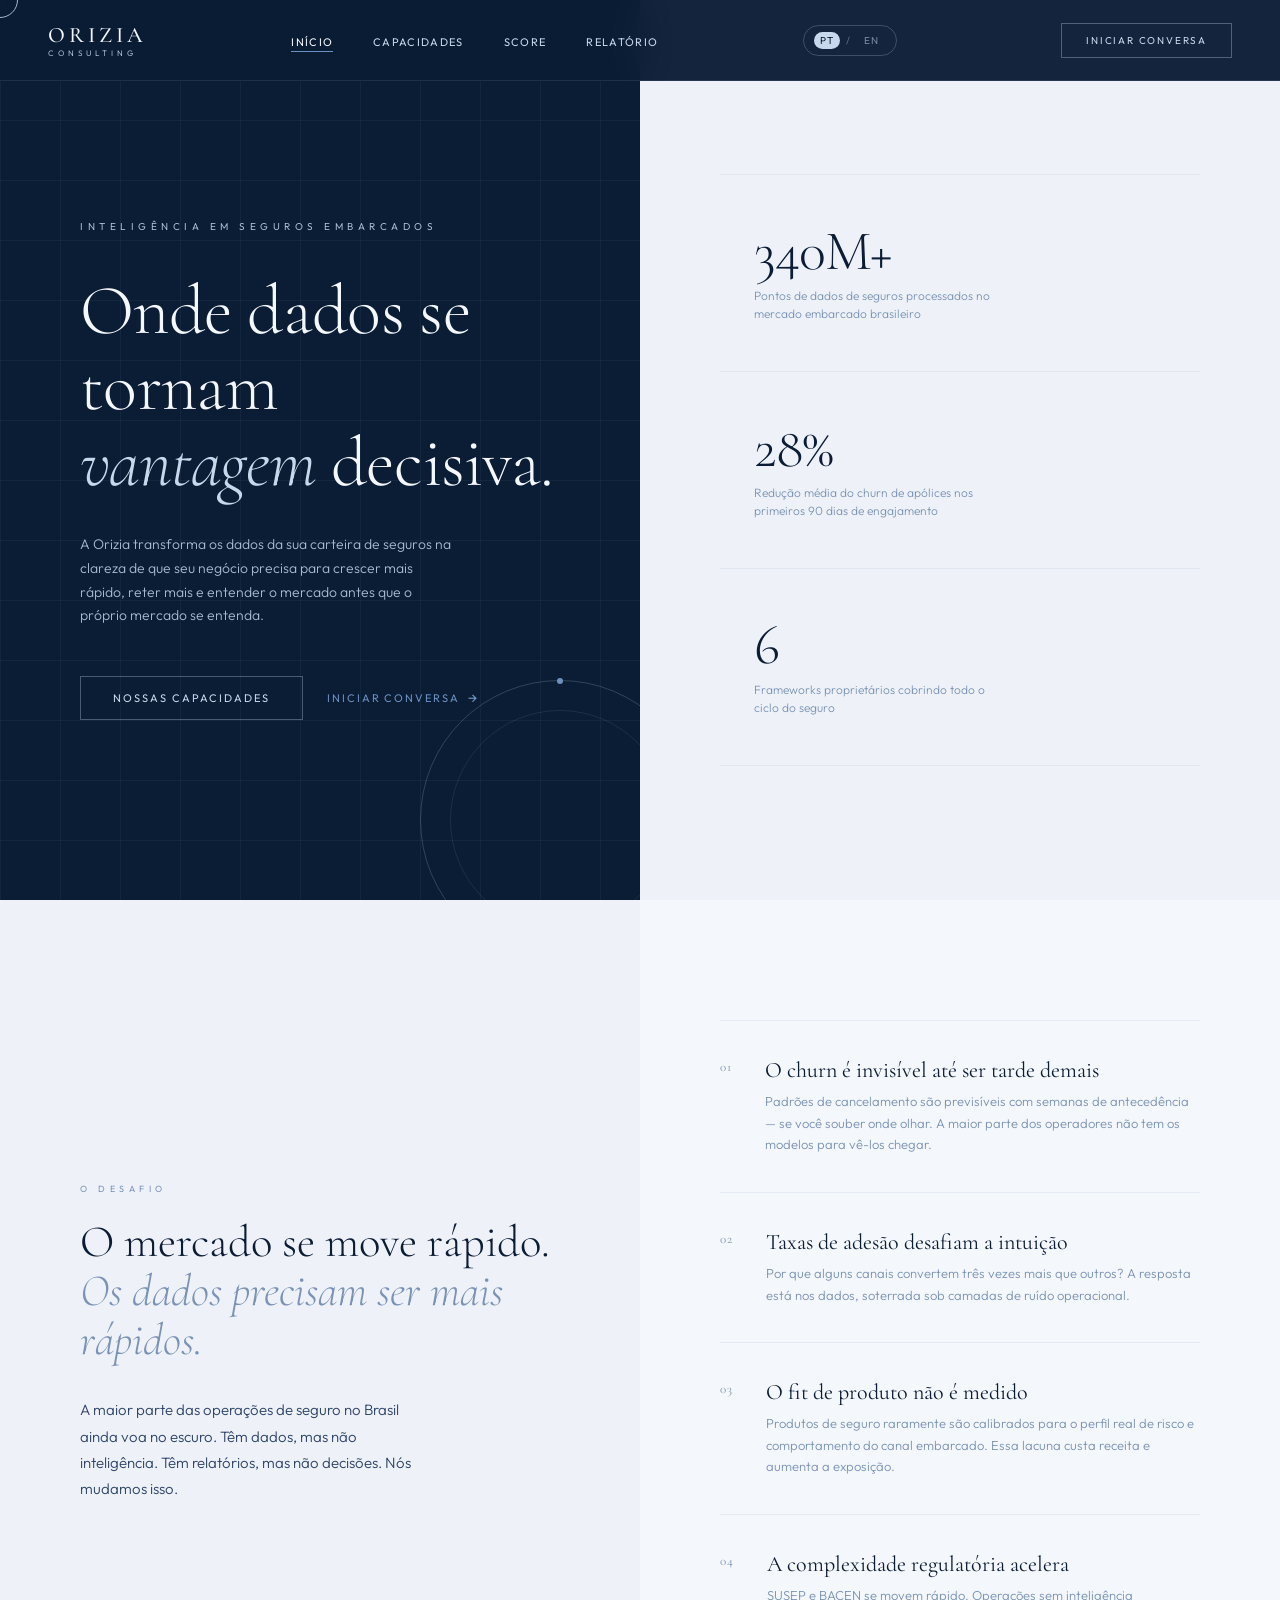
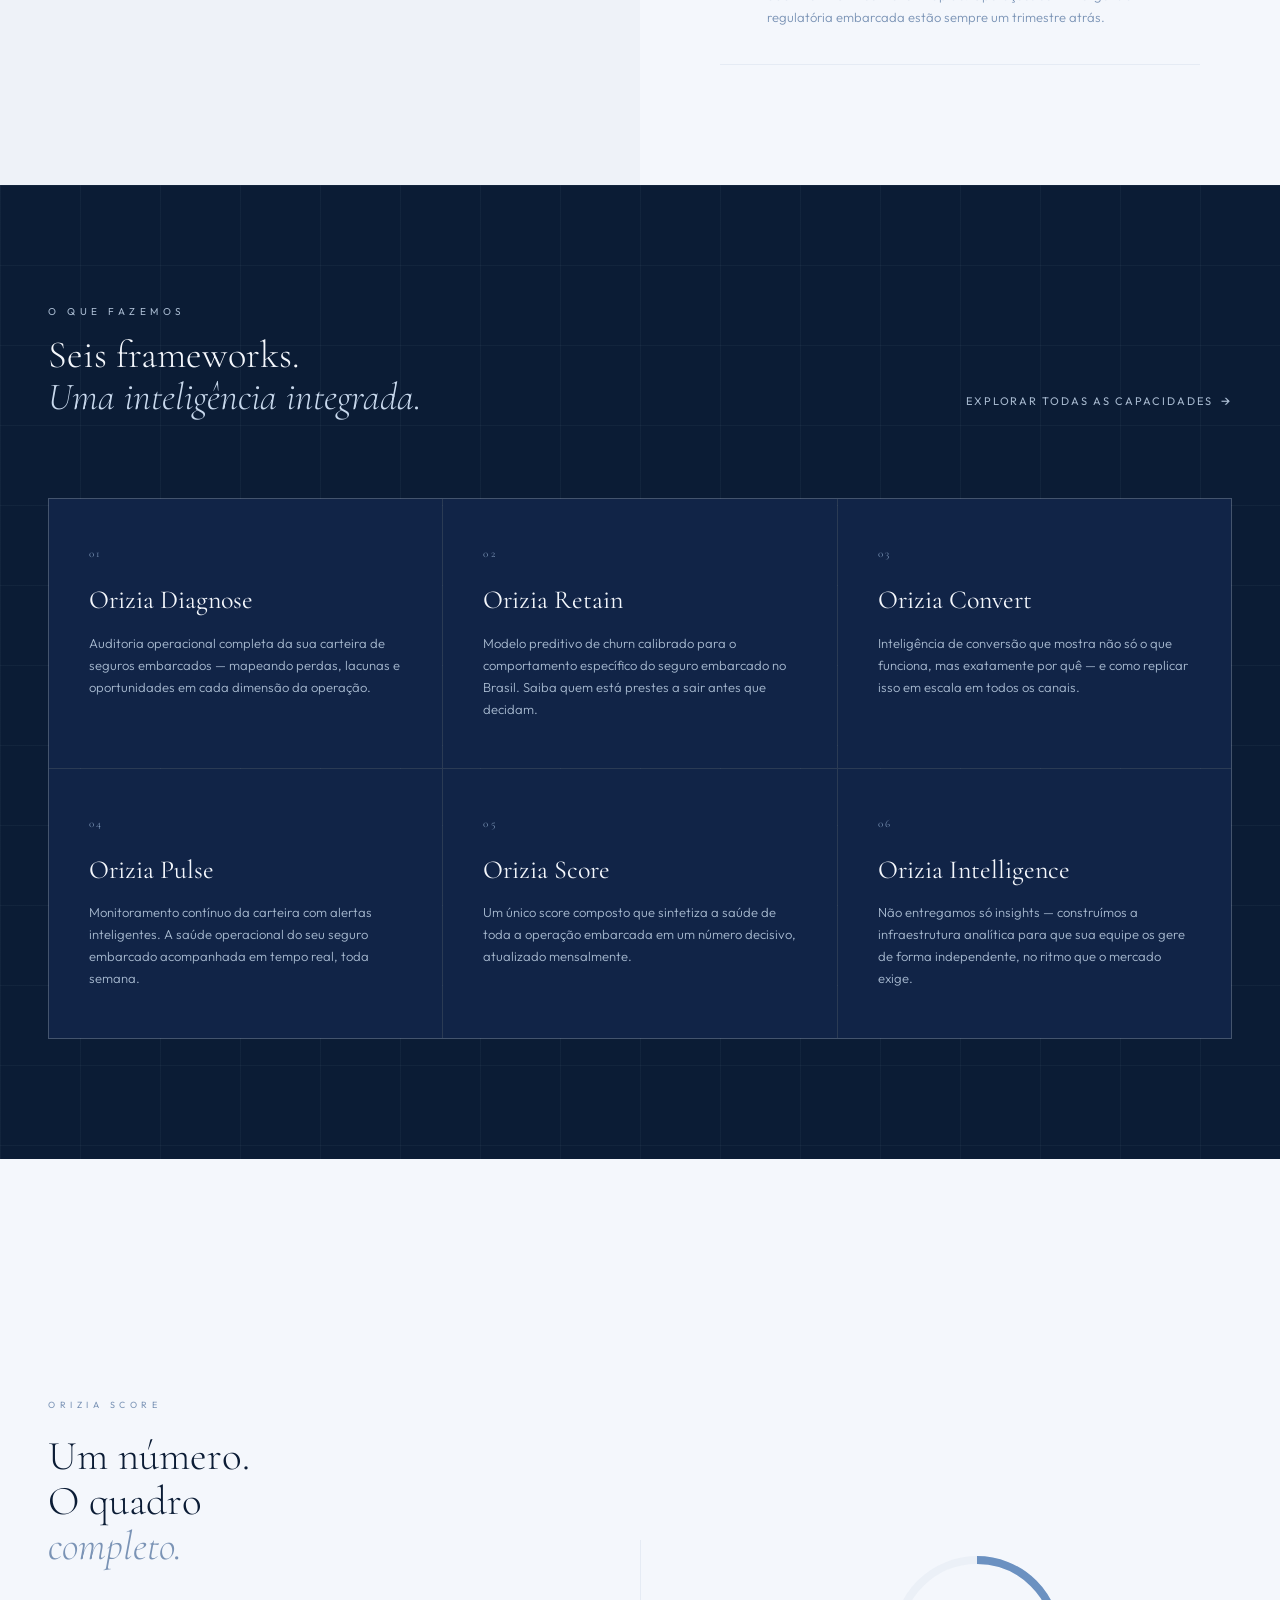
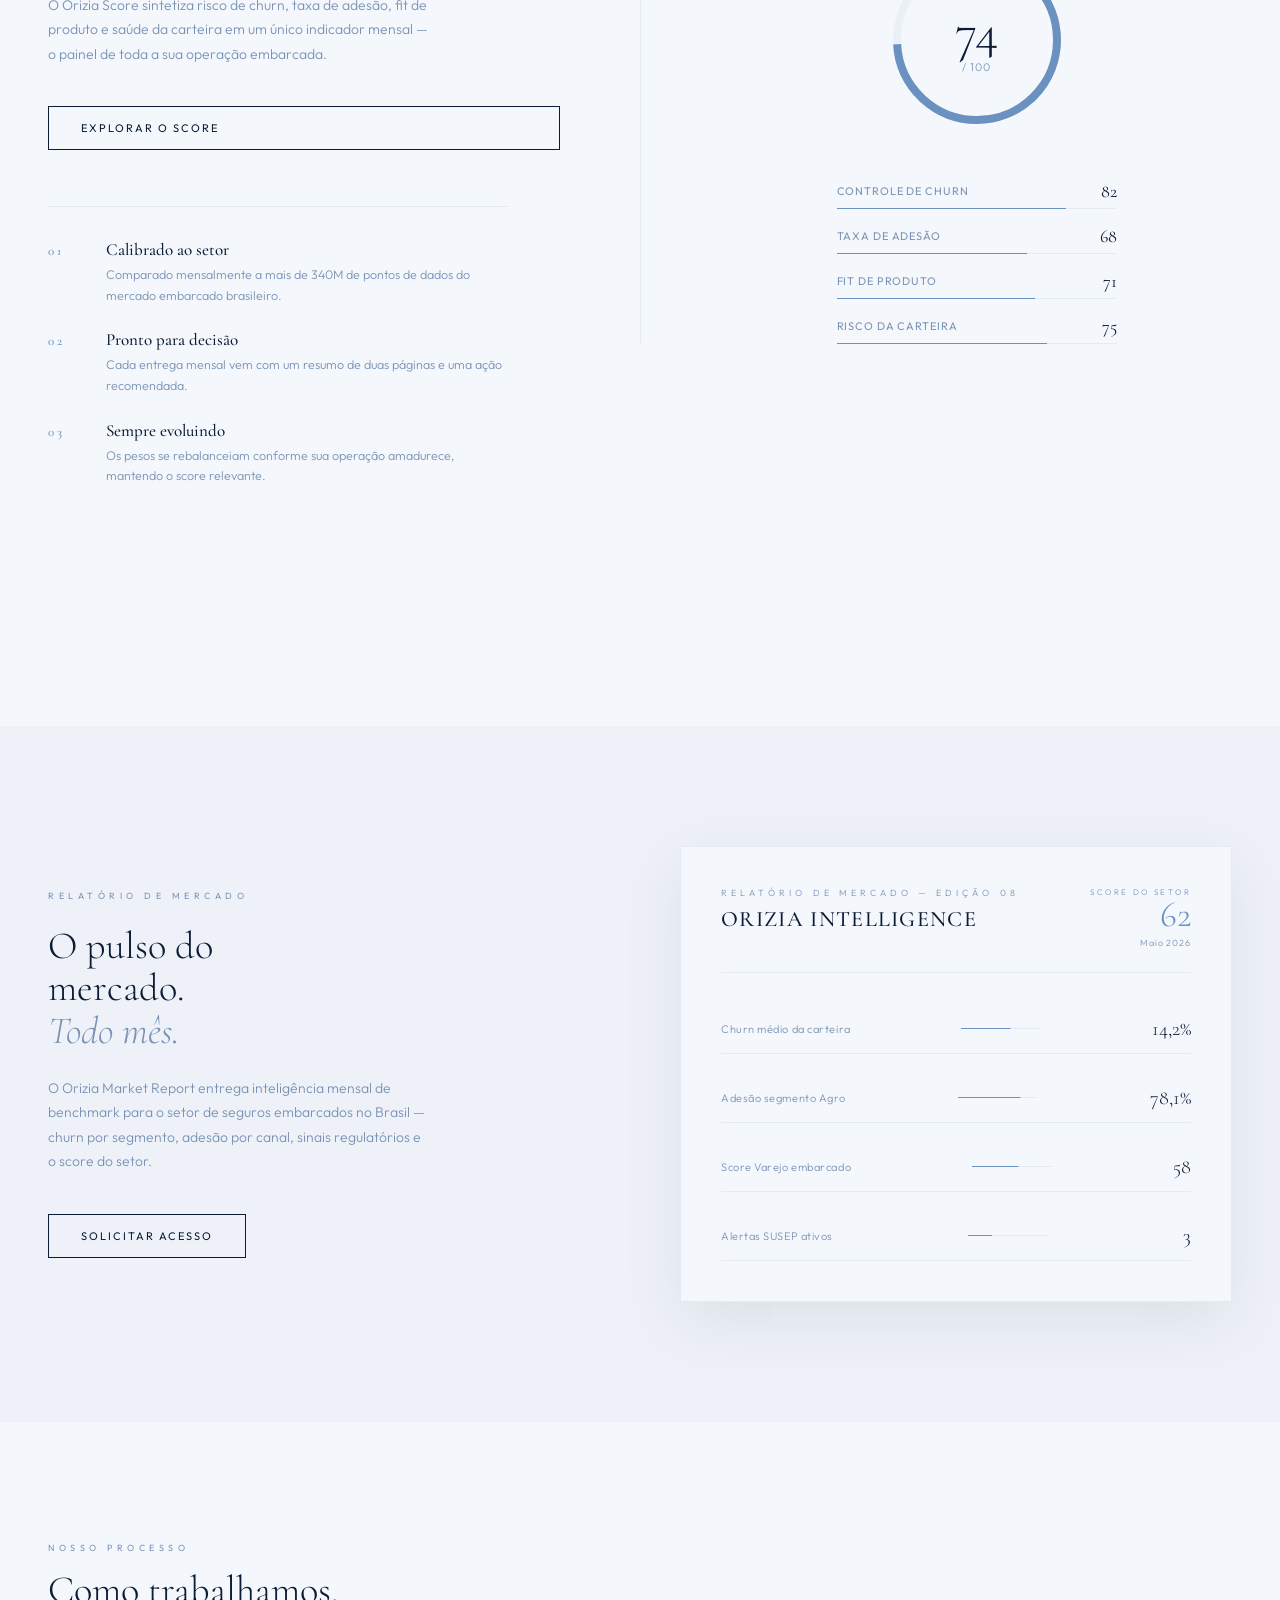
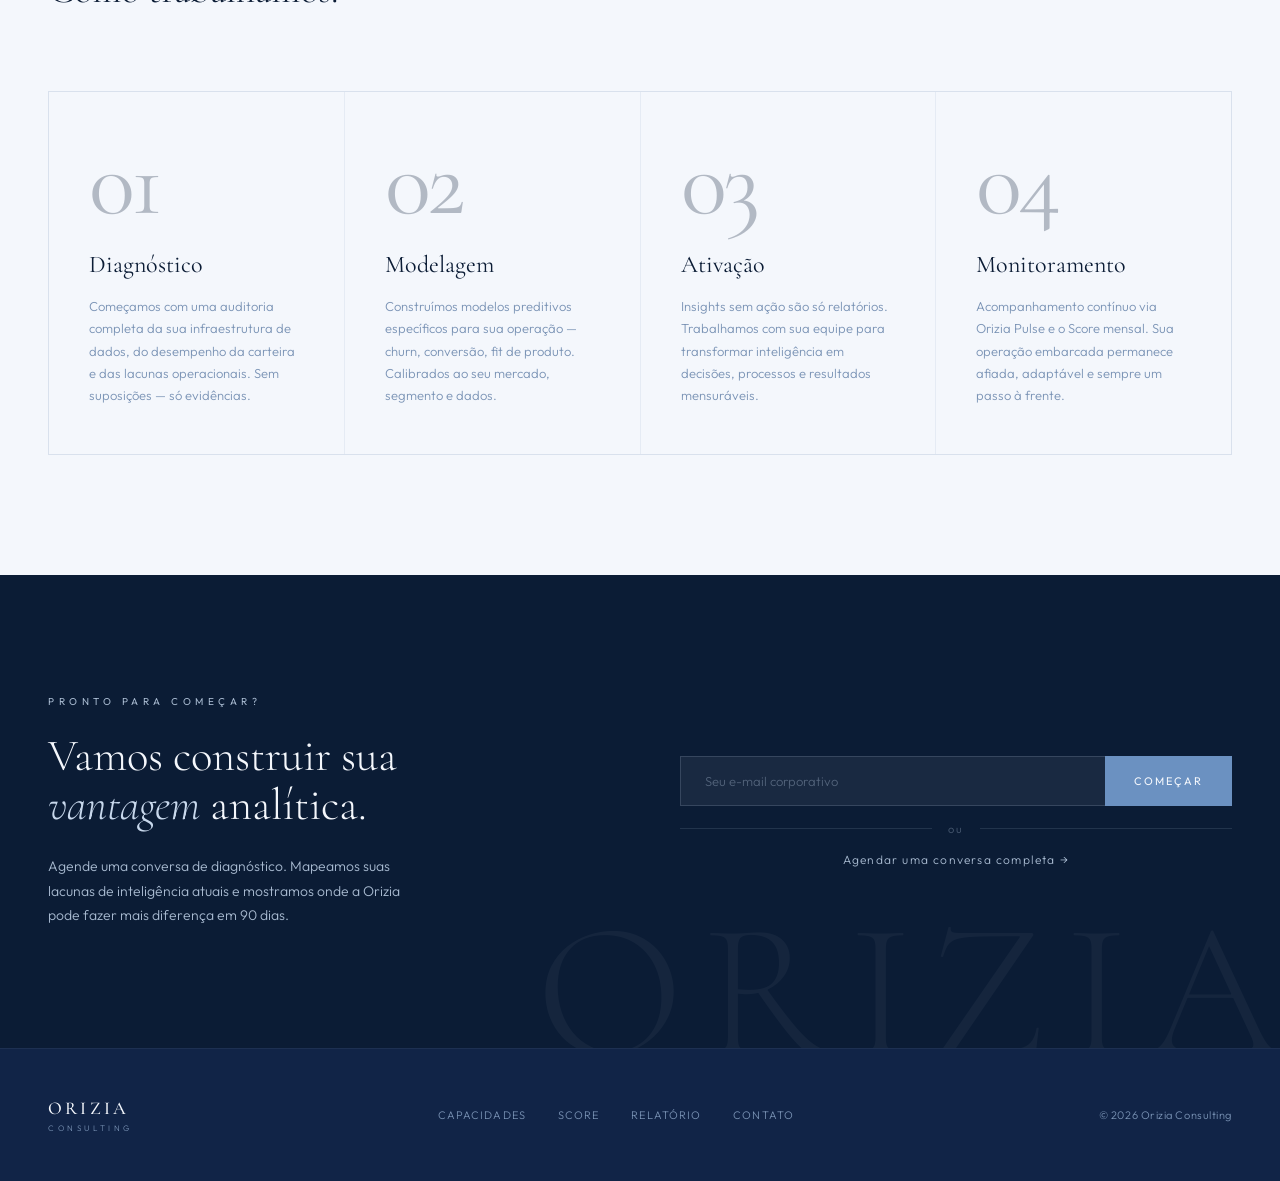
==== commit cb4907e8: "fix: score teaser mobile layout — remove inline styles, use responsive CSS grid" ====
--- a/index.html
+++ b/index.html
@@ -5,6 +5,27 @@
   <meta name="viewport" content="width=device-width, initial-scale=1.0">
   <title data-en="Orizia Consulting — Embedded Insurance Intelligence">Orizia Consulting — Inteligência em Seguros Embarcados</title>
   <meta name="description" content="Inteligência analítica estratégica para o mercado brasileiro de seguros embarcados.">
+
+  <!-- Favicon -->
+  <link rel="icon" type="image/svg+xml" href="assets/favicon.svg">
+  <link rel="icon" type="image/png" href="assets/favicon.png">
+  <link rel="apple-touch-icon" href="assets/favicon.png">
+
+  <!-- Open Graph -->
+  <meta property="og:type" content="website">
+  <meta property="og:url" content="https://joaomari-oss.github.io/orizia/">
+  <meta property="og:title" content="Orizia Consulting — Inteligência em Seguros Embarcados">
+  <meta property="og:description" content="Inteligência analítica estratégica para o mercado brasileiro de seguros embarcados.">
+  <meta property="og:image" content="https://joaomari-oss.github.io/orizia/assets/og-image.png">
+  <meta property="og:image:width" content="1200">
+  <meta property="og:image:height" content="630">
+  <meta property="og:locale" content="pt_BR">
+
+  <!-- Twitter / X Card -->
+  <meta name="twitter:card" content="summary_large_image">
+  <meta name="twitter:title" content="Orizia Consulting">
+  <meta name="twitter:description" content="Inteligência analítica estratégica para o mercado brasileiro de seguros embarcados.">
+  <meta name="twitter:image" content="https://joaomari-oss.github.io/orizia/assets/og-image.png">
   <style>
     :root{--navy:#0B1C35;--cream:#EEF2F8;--white:#F4F7FC;--silver:#A8BAD0;--accent:#6B91C1;--text-dark:#0B1C35}
     *,*::before,*::after{box-sizing:border-box;margin:0;padding:0}
@@ -225,8 +246,8 @@
 
   <!-- SCORE TEASER -->
   <section class="score-teaser" aria-labelledby="score-teaser-title">
-    <div class="container" style="display:grid;grid-template-columns:1fr 1fr;align-items:center;gap:0;padding:0;">
-      <div class="score-teaser__left" style="padding:120px 80px 120px 48px;">
+    <div class="score-teaser__inner">
+      <div class="score-teaser__left">
         <p class="section-label score-teaser__label reveal-left">Orizia Score</p>
         <h2 class="score-teaser__title reveal-left reveal-delay-1" id="score-teaser-title" data-en-html="One number.<br>The complete<br><em>picture.</em>">
           Um número.<br>
@@ -277,7 +298,7 @@
             <span class="score-gauge-mini__of">/ 100</span>
           </div>
         </div>
-        <div class="score-bars" style="max-width:280px;width:100%;">
+        <div class="score-bars">
           <div class="score-bar-item">
             <div class="score-bar-header">
               <span class="score-bar-name" data-en="Churn Control">Controle de Churn</span>
--- a/css/pages/home.css
+++ b/css/pages/home.css
@@ -357,11 +357,21 @@
   background: var(--white);
 }
 
+.score-teaser__inner {
+  max-width: var(--container-width, 1280px);
+  margin: 0 auto;
+  padding: 0 48px;
+  display: grid;
+  grid-template-columns: 1fr 1fr;
+  align-items: center;
+  gap: 0;
+}
+
 .score-teaser__left {
   display: flex;
   flex-direction: column;
   justify-content: center;
-  padding-right: 80px;
+  padding: 120px 80px 120px 0;
 }
 
 .score-teaser__label {
@@ -436,6 +446,11 @@
   gap: 40px;
   padding-left: 80px;
   border-left: 1px solid var(--line);
+}
+
+.score-bars {
+  max-width: 280px;
+  width: 100%;
 }
 
 .score-gauge-mini {
@@ -907,13 +922,16 @@
   }
 
   .score-teaser {
+    padding: 80px 0;
+  }
+
+  .score-teaser__inner {
     grid-template-columns: 1fr;
-    padding: 80px 0;
+    padding: 0 48px;
   }
 
   .score-teaser__left {
-    padding-right: 0;
-    margin-bottom: 60px;
+    padding: 0 0 60px 0;
   }
 
   .score-teaser__right {
@@ -978,6 +996,14 @@
   .score-teaser__highlights {
     max-width: 100%;
   }
+
+  .score-teaser__inner {
+    padding: 0 24px;
+  }
+
+  .score-bars {
+    max-width: 100%;
+  }
 }
 
 @media (max-width: 480px) {
@@ -989,4 +1015,11 @@
   .hero__subtitle { font-size: 14px; }
   .problem__left,
   .problem__right { padding: 48px 20px; }
-}
+
+  .score-teaser__inner { padding: 0 20px; }
+  .score-teaser__left  { padding-bottom: 48px; }
+  .score-teaser        { padding: 64px 0; }
+  .score-gauge-mini    { width: 160px; height: 160px; }
+  .score-gauge-mini svg { width: 160px; height: 160px; }
+  .score-gauge-mini__number { font-size: 40px; }
+}
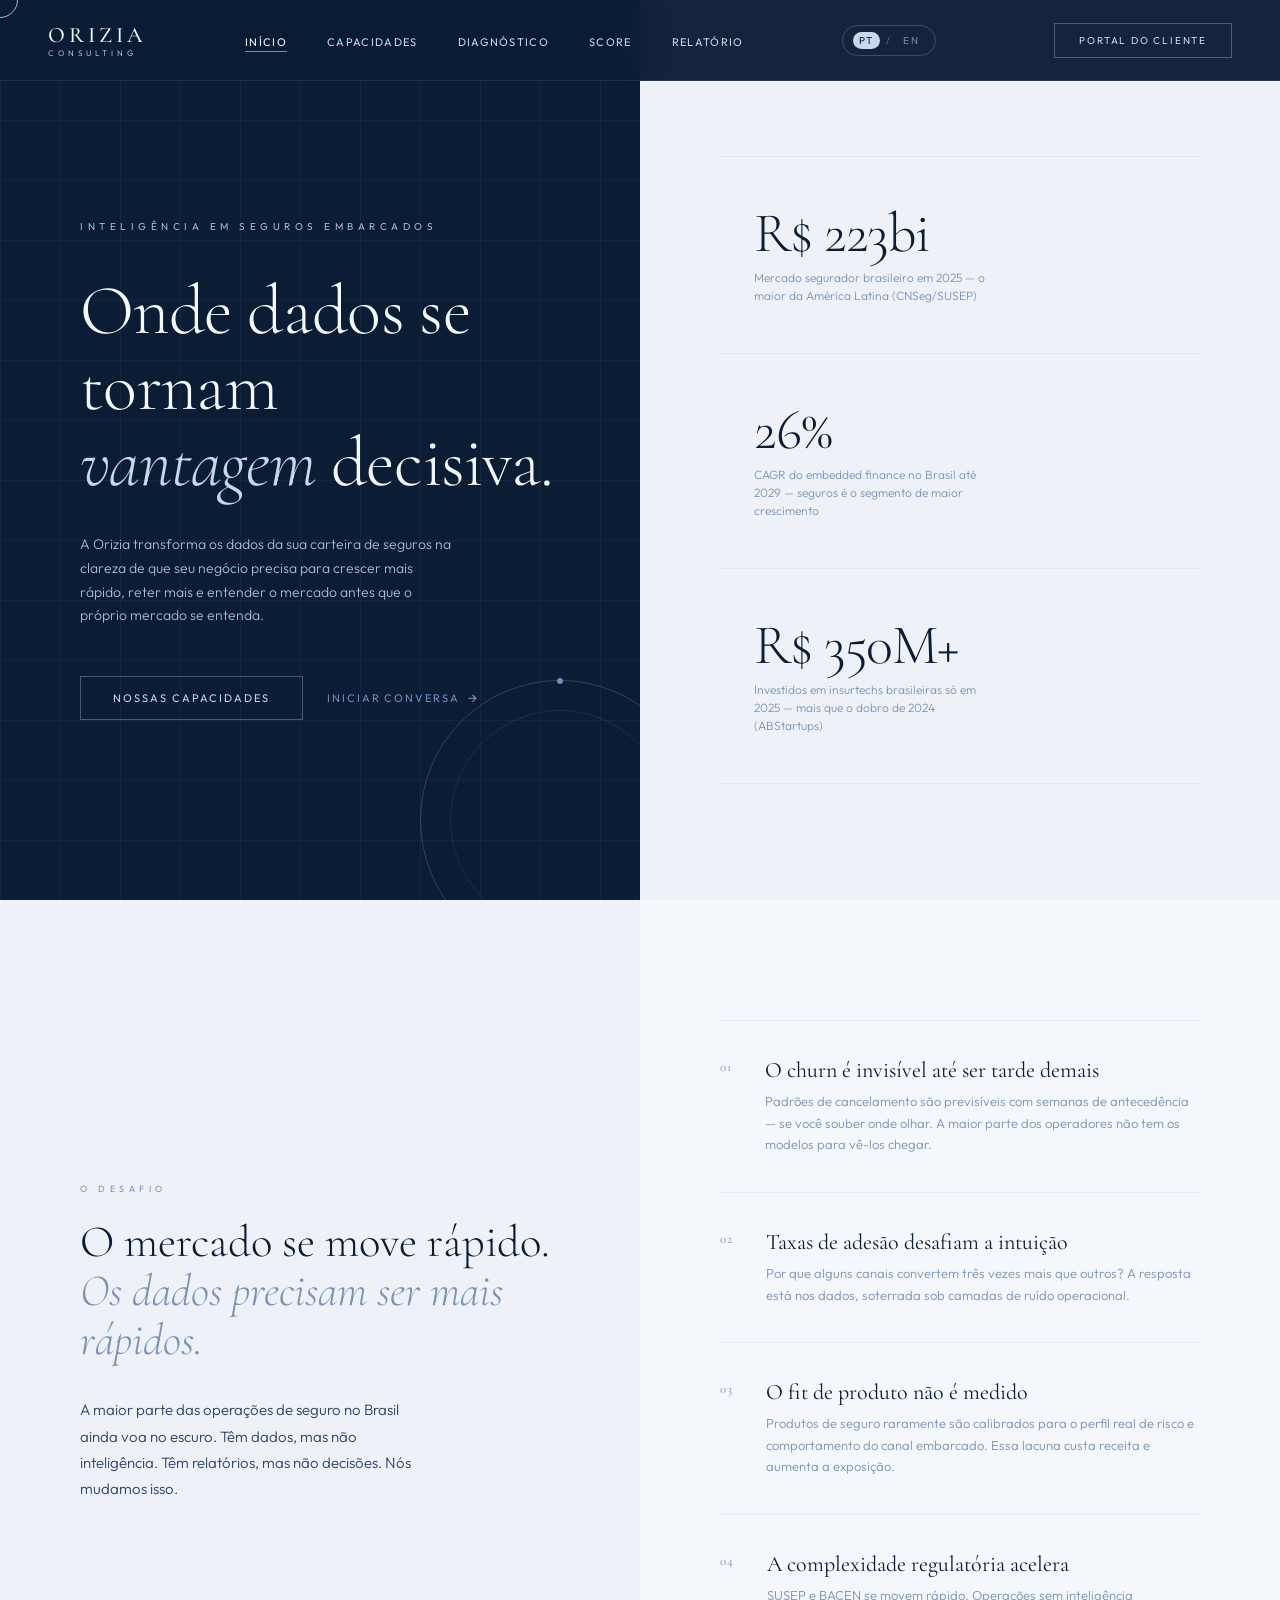
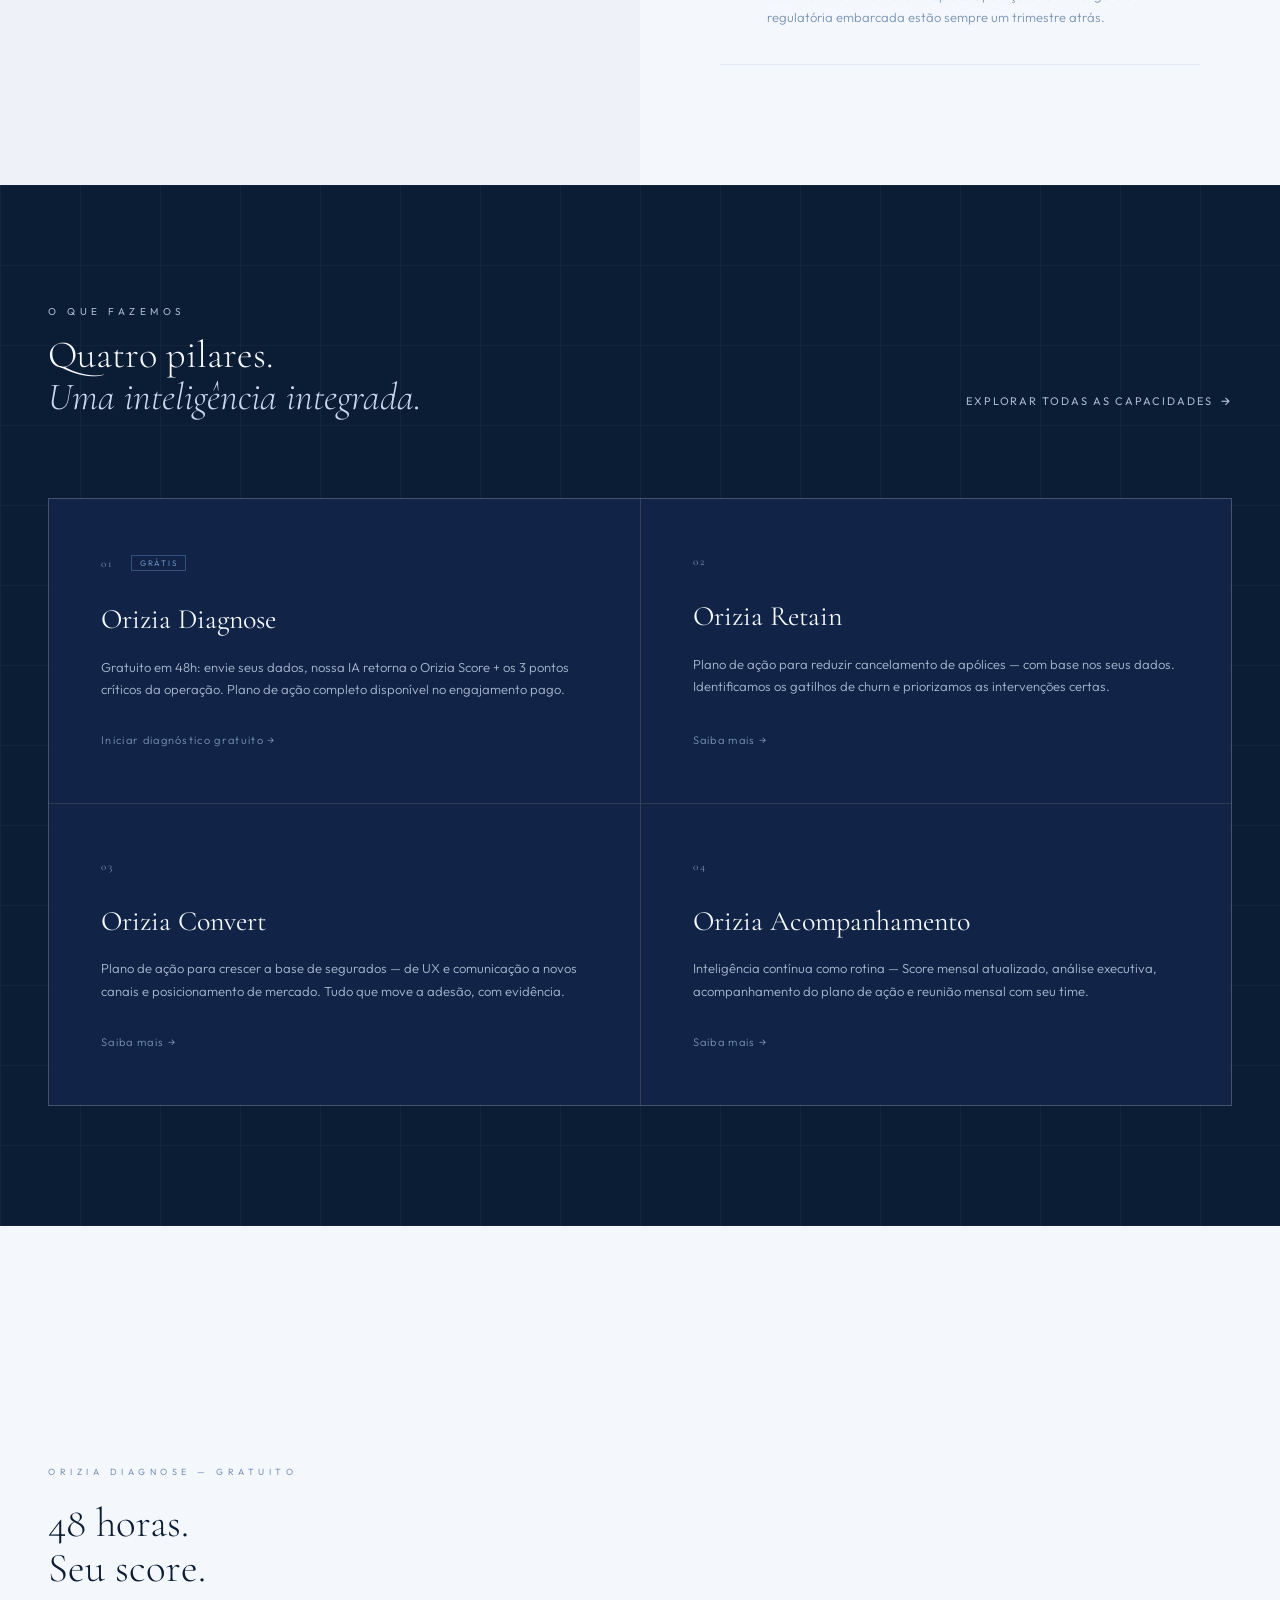
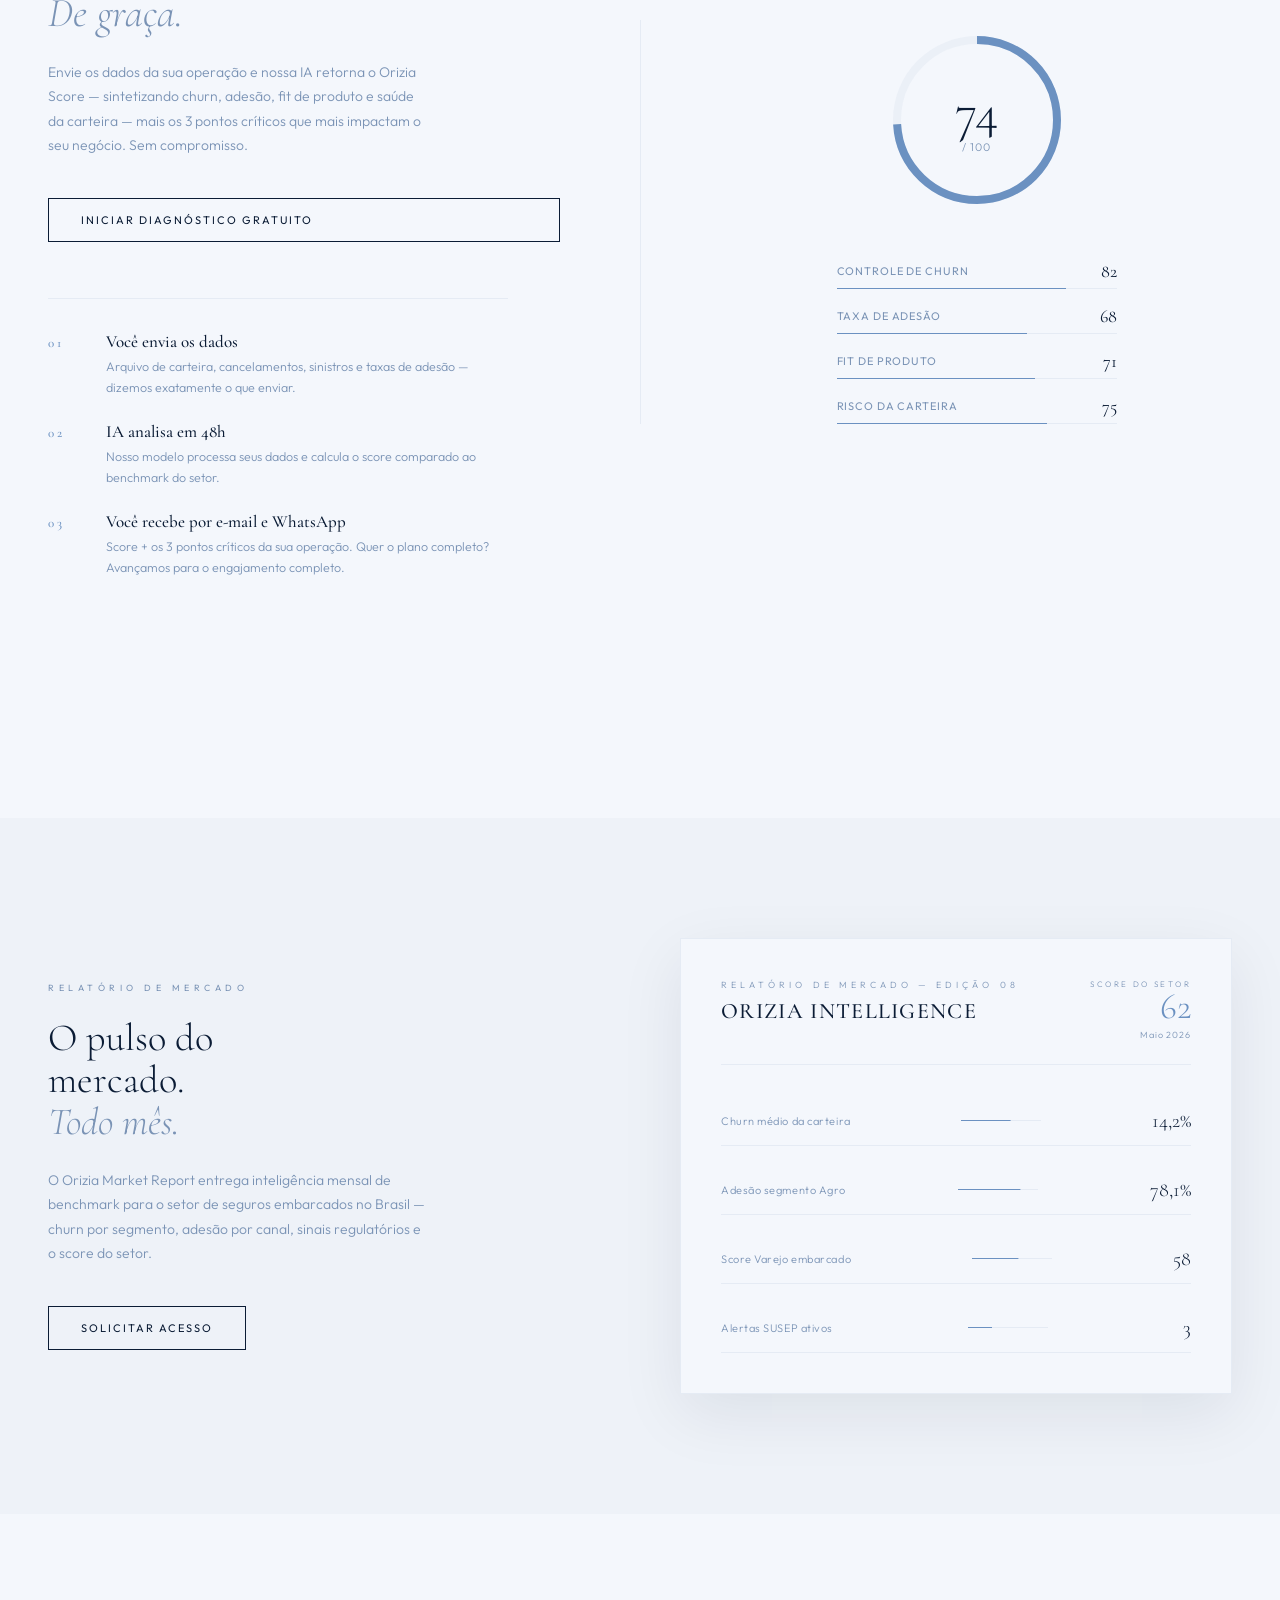
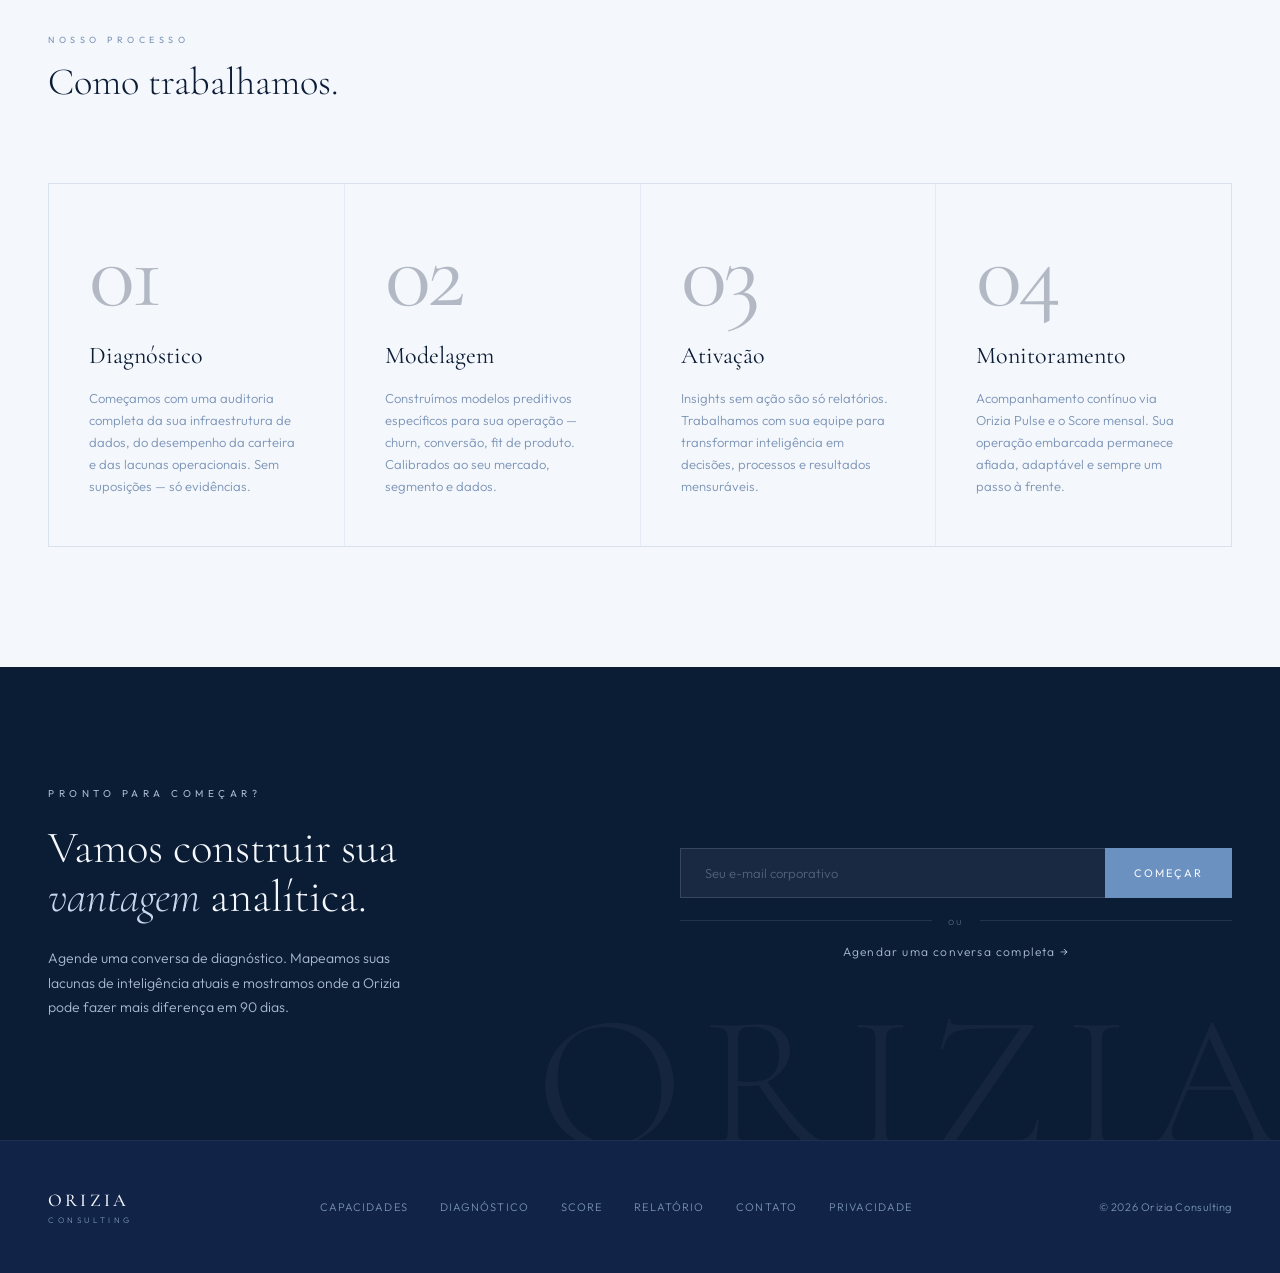
==== commit 22f3a135: "feat: diagnostico, privacidade, obrigado, nav updates + deploy guide Co-Authored-By: Claude Sonnet 4" ====
--- a/index.html
+++ b/index.html
@@ -66,6 +66,7 @@
       <ul class="nav__links">
         <li><a href="index.html" class="nav__link active" data-en="Home">Início</a></li>
         <li><a href="pages/capabilities.html" class="nav__link" data-en="Capabilities">Capacidades</a></li>
+        <li><a href="pages/diagnostico.html" class="nav__link" data-en="Diagnosis">Diagnóstico</a></li>
         <li><a href="pages/score.html" class="nav__link" data-en="Score">Score</a></li>
         <li><a href="pages/report.html" class="nav__link" data-en="Report">Relatório</a></li>
       </ul>
@@ -74,7 +75,7 @@
         <span class="nav__lang-sep">/</span>
         <span class="nav__lang-opt" data-lang-en>EN</span>
       </button>
-      <a href="pages/contact.html" class="nav__cta" data-en="Start a conversation">Iniciar conversa</a>
+      <a href="https://app.orizia.com.br" class="nav__cta" target="_blank" rel="noopener" data-en="Client Portal">Portal do Cliente</a>
       <button class="nav__hamburger" aria-label="Abrir menu">
         <span class="nav__hamburger-line"></span>
         <span class="nav__hamburger-line"></span>
@@ -87,10 +88,11 @@
     <ul class="nav__mobile-links">
       <li><a href="index.html" class="nav__mobile-link" data-en="Home">Início</a></li>
       <li><a href="pages/capabilities.html" class="nav__mobile-link" data-en="Capabilities">Capacidades</a></li>
+      <li><a href="pages/diagnostico.html" class="nav__mobile-link" data-en="Diagnosis">Diagnóstico</a></li>
       <li><a href="pages/score.html" class="nav__mobile-link" data-en="Score">Score</a></li>
       <li><a href="pages/report.html" class="nav__mobile-link" data-en="Report">Relatório</a></li>
     </ul>
-    <a href="pages/contact.html" class="nav__mobile-cta" data-en="Start a conversation">Iniciar conversa</a>
+    <a href="https://app.orizia.com.br" class="nav__mobile-cta" target="_blank" rel="noopener" data-en="Client Portal">Portal do Cliente</a>
     <div class="nav__mobile-bottom">
       <span class="nav__mobile-bottom-label" data-en="Contact">Contato</span>
       <a href="mailto:contato@orizia.com.br" class="nav__mobile-bottom-email">contato@orizia.com.br</a>
@@ -126,24 +128,22 @@
         <div class="hero__stat reveal reveal-delay-1">
           <div class="hero__stat-bar" aria-hidden="true"></div>
           <div class="hero__stat-content">
-            <span class="hero__stat-number">
-              <span data-count="340" data-suffix="M+">340M+</span>
-            </span>
-            <p class="hero__stat-label" data-en="Insurance data points processed across the Brazilian embedded market">Pontos de dados de seguros processados no mercado embarcado brasileiro</p>
+            <span class="hero__stat-number">R$&nbsp;223bi</span>
+            <p class="hero__stat-label" data-en="Brazilian insurance market in 2025 — the largest in Latin America (CNSeg/SUSEP)">Mercado segurador brasileiro em 2025 — o maior da América Latina (CNSeg/SUSEP)</p>
           </div>
         </div>
         <div class="hero__stat reveal reveal-delay-2">
           <div class="hero__stat-bar" aria-hidden="true"></div>
           <div class="hero__stat-content">
-            <span class="hero__stat-number">28%</span>
-            <p class="hero__stat-label" data-en="Average reduction in policy churn within the first 90 days of engagement">Redução média do churn de apólices nos primeiros 90 dias de engajamento</p>
+            <span class="hero__stat-number">26%</span>
+            <p class="hero__stat-label" data-en="Annual growth rate of embedded finance in Brazil through 2029 — insurance is the fastest-growing segment">CAGR do embedded finance no Brasil até 2029 — seguros é o segmento de maior crescimento</p>
           </div>
         </div>
         <div class="hero__stat reveal reveal-delay-3">
           <div class="hero__stat-bar" aria-hidden="true"></div>
           <div class="hero__stat-content">
-            <span class="hero__stat-number">6</span>
-            <p class="hero__stat-label" data-en="Proprietary intelligence frameworks covering the full insurance lifecycle">Frameworks proprietários cobrindo todo o ciclo do seguro</p>
+            <span class="hero__stat-number">R$&nbsp;350M+</span>
+            <p class="hero__stat-label" data-en="Invested in Brazilian insurtechs in 2025 alone — more than double 2024 (ABStartups)">Investidos em insurtechs brasileiras só em 2025 — mais que o dobro de 2024 (ABStartups)</p>
           </div>
         </div>
       </div>
@@ -201,8 +201,8 @@
       <div class="capabilities-preview__header">
         <div>
           <p class="eyebrow reveal" style="margin-bottom:16px;" data-en="What we do">O que fazemos</p>
-          <h2 class="capabilities-preview__title reveal reveal-delay-1" id="cap-title" data-en-html="Six frameworks.<br><em>One integrated intelligence.</em>">
-            Seis frameworks.<br><em>Uma inteligência integrada.</em>
+          <h2 class="capabilities-preview__title reveal reveal-delay-1" id="cap-title" data-en-html="Four pillars.<br><em>One integrated intelligence.</em>">
+            Quatro pilares.<br><em>Uma inteligência integrada.</em>
           </h2>
         </div>
         <a href="pages/capabilities.html" class="btn-arrow reveal reveal-delay-2" style="color:var(--silver);margin-bottom:8px;" data-en="Explore all capabilities">
@@ -211,34 +211,31 @@
       </div>
       <div class="capabilities-grid">
         <div class="capability-card">
-          <p class="capability-card__number">01</p>
+          <p class="capability-card__number">
+            01
+            <span class="capability-card__badge" data-en="Free">Grátis</span>
+          </p>
           <h3 class="capability-card__title">Orizia Diagnose</h3>
-          <p class="capability-card__desc" data-en="A complete operational audit of your embedded insurance portfolio — mapping losses, gaps, and opportunities across every dimension of your operation.">Auditoria operacional completa da sua carteira de seguros embarcados — mapeando perdas, lacunas e oportunidades em cada dimensão da operação.</p>
+          <p class="capability-card__desc" data-en="Free in 48h: submit your data, our AI returns your Orizia Score + the 3 critical points of your operation. Full action plan available in the complete engagement.">Gratuito em 48h: envie seus dados, nossa IA retorna o Orizia Score + os 3 pontos críticos da operação. Plano de ação completo disponível no engajamento pago.</p>
+          <span class="capability-card__arrow" aria-hidden="true" data-en="Start free diagnosis →">Iniciar diagnóstico gratuito →</span>
         </div>
         <div class="capability-card">
           <p class="capability-card__number">02</p>
           <h3 class="capability-card__title">Orizia Retain</h3>
-          <p class="capability-card__desc" data-en="A predictive churn model calibrated to the specific rhythms of embedded insurance behavior in Brazil. Know who is about to leave before they decide to.">Modelo preditivo de churn calibrado para o comportamento específico do seguro embarcado no Brasil. Saiba quem está prestes a sair antes que decidam.</p>
+          <p class="capability-card__desc" data-en="Action plan to reduce policy cancellations — based on your data, not generic best practices. We identify the triggers, prioritize the interventions, measure the results.">Plano de ação para reduzir cancelamento de apólices — com base nos seus dados. Identificamos os gatilhos de churn e priorizamos as intervenções certas.</p>
+          <span class="capability-card__arrow" aria-hidden="true" data-en="Learn more →">Saiba mais →</span>
         </div>
         <div class="capability-card">
           <p class="capability-card__number">03</p>
           <h3 class="capability-card__title">Orizia Convert</h3>
-          <p class="capability-card__desc" data-en="Conversion intelligence that tells you not just what's working, but exactly why — and how to systematically replicate it at scale across every channel.">Inteligência de conversão que mostra não só o que funciona, mas exatamente por quê — e como replicar isso em escala em todos os canais.</p>
+          <p class="capability-card__desc" data-en="Action plan to grow your policyholder base — from UX and messaging to new channels and market positioning. Everything that moves adhesion, with evidence.">Plano de ação para crescer a base de segurados — de UX e comunicação a novos canais e posicionamento de mercado. Tudo que move a adesão, com evidência.</p>
+          <span class="capability-card__arrow" aria-hidden="true" data-en="Learn more →">Saiba mais →</span>
         </div>
         <div class="capability-card">
           <p class="capability-card__number">04</p>
-          <h3 class="capability-card__title">Orizia Pulse</h3>
-          <p class="capability-card__desc" data-en="Continuous portfolio monitoring with intelligent alerts. The operational health of your insurance embedded operation tracked in real time, every week.">Monitoramento contínuo da carteira com alertas inteligentes. A saúde operacional do seu seguro embarcado acompanhada em tempo real, toda semana.</p>
-        </div>
-        <div class="capability-card">
-          <p class="capability-card__number">05</p>
-          <h3 class="capability-card__title">Orizia Score</h3>
-          <p class="capability-card__desc" data-en="A single composite score that synthesizes the health of your entire embedded operation into one decisive number, updated monthly.">Um único score composto que sintetiza a saúde de toda a operação embarcada em um número decisivo, atualizado mensalmente.</p>
-        </div>
-        <div class="capability-card">
-          <p class="capability-card__number">06</p>
-          <h3 class="capability-card__title">Orizia Intelligence</h3>
-          <p class="capability-card__desc" data-en="We don't just deliver insights — we build the analytical infrastructure that lets your team generate them independently, at the pace your market demands.">Não entregamos só insights — construímos a infraestrutura analítica para que sua equipe os gere de forma independente, no ritmo que o mercado exige.</p>
+          <h3 class="capability-card__title">Orizia Acompanhamento</h3>
+          <p class="capability-card__desc" data-en="Continuous intelligence as a routine — monthly Score updates, executive analysis, action plan tracking, and a monthly alignment meeting with your team.">Inteligência contínua como rotina — Score mensal atualizado, análise executiva, acompanhamento do plano de ação e reunião mensal com seu time.</p>
+          <span class="capability-card__arrow" aria-hidden="true" data-en="Learn more →">Saiba mais →</span>
         </div>
       </div>
     </div>
@@ -248,38 +245,37 @@
   <section class="score-teaser" aria-labelledby="score-teaser-title">
     <div class="score-teaser__inner">
       <div class="score-teaser__left">
-        <p class="section-label score-teaser__label reveal-left">Orizia Score</p>
-        <h2 class="score-teaser__title reveal-left reveal-delay-1" id="score-teaser-title" data-en-html="One number.<br>The complete<br><em>picture.</em>">
-          Um número.<br>
-          O quadro<br>
-          <em>completo.</em>
+        <p class="section-label score-teaser__label reveal-left">Orizia Diagnose — Gratuito</p>
+        <h2 class="score-teaser__title reveal-left reveal-delay-1" id="score-teaser-title" data-en-html="48 hours.<br>Your score.<br><em>Free.</em>">
+          48 horas.<br>
+          Seu score.<br>
+          <em>De graça.</em>
         </h2>
-        <p class="score-teaser__desc reveal-left reveal-delay-2" data-en="The Orizia Score synthesizes churn risk, adhesion rate, product-market fit and portfolio health into a single monthly indicator — your dashboard for the entire embedded operation.">
-          O Orizia Score sintetiza risco de churn, taxa de adesão, fit de produto e saúde da carteira em um único indicador mensal — o painel de toda a sua operação embarcada.
+        <p class="score-teaser__desc reveal-left reveal-delay-2" data-en="Submit your operation's data and our AI returns your Orizia Score — synthesizing churn, adhesion, product fit and portfolio health — plus the 3 critical points that most impact your operation. No commitment required.">
+          Envie os dados da sua operação e nossa IA retorna o Orizia Score — sintetizando churn, adesão, fit de produto e saúde da carteira — mais os 3 pontos críticos que mais impactam o seu negócio. Sem compromisso.
         </p>
-        <a href="pages/score.html" class="btn btn--navy reveal-left reveal-delay-3" data-en="Explore the Score">Explorar o Score</a>
-
-        <!-- Filler content (item 2) -->
-        <ul class="score-teaser__highlights reveal-left reveal-delay-4" aria-label="Destaques do Orizia Score">
+        <a href="pages/diagnostico.html" class="btn btn--navy reveal-left reveal-delay-3" data-en="Start your free diagnosis">Iniciar diagnóstico gratuito</a>
+
+        <ul class="score-teaser__highlights reveal-left reveal-delay-4" aria-label="Como funciona o diagnóstico gratuito">
           <li class="score-teaser__highlight">
             <span class="score-teaser__highlight-num">01</span>
             <div>
-              <p class="score-teaser__highlight-title" data-en="Sector-calibrated">Calibrado ao setor</p>
-              <p class="score-teaser__highlight-text" data-en="Benchmarked monthly against 340M+ data points from the Brazilian embedded market.">Comparado mensalmente a mais de 340M de pontos de dados do mercado embarcado brasileiro.</p>
+              <p class="score-teaser__highlight-title" data-en="You send the data">Você envia os dados</p>
+              <p class="score-teaser__highlight-text" data-en="Portfolio file, cancellations, claims and adhesion rates — we tell you exactly what to send.">Arquivo de carteira, cancelamentos, sinistros e taxas de adesão — dizemos exatamente o que enviar.</p>
             </div>
           </li>
           <li class="score-teaser__highlight">
             <span class="score-teaser__highlight-num">02</span>
             <div>
-              <p class="score-teaser__highlight-title" data-en="Decision-ready">Pronto para decisão</p>
-              <p class="score-teaser__highlight-text" data-en="Each monthly delivery comes with a two-page brief and one recommended action.">Cada entrega mensal vem com um resumo de duas páginas e uma ação recomendada.</p>
+              <p class="score-teaser__highlight-title" data-en="AI analyzes in 48h">IA analisa em 48h</p>
+              <p class="score-teaser__highlight-text" data-en="Our model processes your data and calculates your score against sector benchmarks.">Nosso modelo processa seus dados e calcula o score comparado ao benchmark do setor.</p>
             </div>
           </li>
           <li class="score-teaser__highlight">
             <span class="score-teaser__highlight-num">03</span>
             <div>
-              <p class="score-teaser__highlight-title" data-en="Always evolving">Sempre evoluindo</p>
-              <p class="score-teaser__highlight-text" data-en="Weights re-balance as your operation matures, keeping the score relevant over time.">Os pesos se rebalanceiam conforme sua operação amadurece, mantendo o score relevante.</p>
+              <p class="score-teaser__highlight-title" data-en="You receive by email and WhatsApp">Você recebe por e-mail e WhatsApp</p>
+              <p class="score-teaser__highlight-text" data-en="Score + the 3 critical points of your operation. Want the full plan? We move to the complete engagement.">Score + os 3 pontos críticos da sua operação. Quer o plano completo? Avançamos para o engajamento completo.</p>
             </div>
           </li>
         </ul>
@@ -476,11 +472,13 @@
         <span style="font-family:'Cormorant Garamond',serif;font-size:18px;font-weight:500;letter-spacing:0.18em;color:var(--white);">ORIZIA</span>
         <span style="font-size:8px;letter-spacing:0.45em;text-transform:uppercase;color:var(--text-muted);" data-en="Consulting">Consulting</span>
       </div>
-      <nav style="display:flex;gap:32px;" aria-label="Navegação do rodapé">
-        <a href="pages/capabilities.html" style="font-size:11px;letter-spacing:0.1em;color:var(--text-muted);text-transform:uppercase;transition:color 0.3s ease;" data-en="Capabilities">Capacidades</a>
-        <a href="pages/score.html" style="font-size:11px;letter-spacing:0.1em;color:var(--text-muted);text-transform:uppercase;transition:color 0.3s ease;" data-en="Score">Score</a>
-        <a href="pages/report.html" style="font-size:11px;letter-spacing:0.1em;color:var(--text-muted);text-transform:uppercase;transition:color 0.3s ease;" data-en="Report">Relatório</a>
-        <a href="pages/contact.html" style="font-size:11px;letter-spacing:0.1em;color:var(--text-muted);text-transform:uppercase;transition:color 0.3s ease;" data-en="Contact">Contato</a>
+      <nav style="display:flex;gap:32px;flex-wrap:wrap;" aria-label="Navegação do rodapé">
+        <a href="pages/capabilities.html" style="font-size:11px;letter-spacing:0.1em;color:var(--text-muted);text-transform:uppercase;" data-en="Capabilities">Capacidades</a>
+        <a href="pages/diagnostico.html" style="font-size:11px;letter-spacing:0.1em;color:var(--text-muted);text-transform:uppercase;" data-en="Diagnosis">Diagnóstico</a>
+        <a href="pages/score.html" style="font-size:11px;letter-spacing:0.1em;color:var(--text-muted);text-transform:uppercase;" data-en="Score">Score</a>
+        <a href="pages/report.html" style="font-size:11px;letter-spacing:0.1em;color:var(--text-muted);text-transform:uppercase;" data-en="Report">Relatório</a>
+        <a href="pages/contact.html" style="font-size:11px;letter-spacing:0.1em;color:var(--text-muted);text-transform:uppercase;" data-en="Contact">Contato</a>
+        <a href="pages/privacidade.html" style="font-size:11px;letter-spacing:0.1em;color:var(--text-muted);text-transform:uppercase;" data-en="Privacy">Privacidade</a>
       </nav>
       <p style="font-size:11px;color:var(--text-muted);letter-spacing:0.05em;">© 2026 Orizia Consulting</p>
     </div>
--- a/css/pages/home.css
+++ b/css/pages/home.css
@@ -292,7 +292,7 @@
 
 .capabilities-grid {
   display: grid;
-  grid-template-columns: repeat(3, 1fr);
+  grid-template-columns: repeat(2, 1fr);
   gap: 1px;
   background: var(--line);
   border: 1px solid var(--line);
@@ -300,22 +300,26 @@
 
 .capability-card {
   background: var(--navy-mid);
-  padding: 48px 40px;
+  padding: 56px 52px;
   position: relative;
   overflow: hidden;
-  transition: background 0.3s var(--ease), opacity 0.6s var(--ease), transform 0.6s var(--ease);
+  transition: background 0.3s var(--ease);
+  display: flex;
+  flex-direction: column;
+  gap: 0;
+  min-height: 280px;
 }
 
 .capability-card::before {
   content: '';
   position: absolute;
+  top: 0;
+  left: 0;
   bottom: 0;
-  left: 0;
-  right: 0;
-  height: 2px;
+  width: 2px;
   background: var(--accent);
-  transform: scaleX(0);
-  transform-origin: left;
+  transform: scaleY(0);
+  transform-origin: bottom;
   transition: transform 0.4s var(--ease);
 }
 
@@ -324,32 +328,62 @@
 }
 
 .capability-card:hover::before {
-  transform: scaleX(1);
+  transform: scaleY(1);
 }
 
 .capability-card__number {
   font-family: 'Cormorant Garamond', serif;
   font-size: 11px;
   font-weight: 400;
-  letter-spacing: 0.2em;
-  color: var(--text-muted);
-  margin-bottom: 24px;
+  letter-spacing: 0.22em;
+  color: var(--text-muted);
+  margin-bottom: 32px;
+  display: flex;
+  align-items: center;
+  gap: 16px;
+}
+
+.capability-card__badge {
+  font-family: 'Outfit', sans-serif;
+  font-size: 8px;
+  font-weight: 400;
+  letter-spacing: 0.22em;
+  text-transform: uppercase;
+  color: var(--accent);
+  border: 1px solid rgba(107,145,193,0.4);
+  padding: 3px 8px;
+  line-height: 1;
 }
 
 .capability-card__title {
   font-family: 'Cormorant Garamond', serif;
-  font-size: 26px;
+  font-size: 28px;
   font-weight: 400;
   color: var(--white);
-  margin-bottom: 16px;
-  line-height: 1.2;
+  margin-bottom: 20px;
+  line-height: 1.15;
 }
 
 .capability-card__desc {
   font-size: 13px;
   font-weight: 300;
   color: var(--silver);
-  line-height: 1.7;
+  line-height: 1.75;
+  flex: 1;
+}
+
+.capability-card__arrow {
+  margin-top: 32px;
+  font-size: 11px;
+  font-weight: 300;
+  color: var(--text-muted);
+  letter-spacing: 0.12em;
+  transition: color 0.3s var(--ease);
+  align-self: flex-start;
+}
+
+.capability-card:hover .capability-card__arrow {
+  color: var(--accent);
 }
 
 .score-teaser {
@@ -921,6 +955,11 @@
     grid-template-columns: repeat(2, 1fr);
   }
 
+  .capability-card {
+    padding: 44px 36px;
+    min-height: 240px;
+  }
+
   .score-teaser {
     padding: 80px 0;
   }
